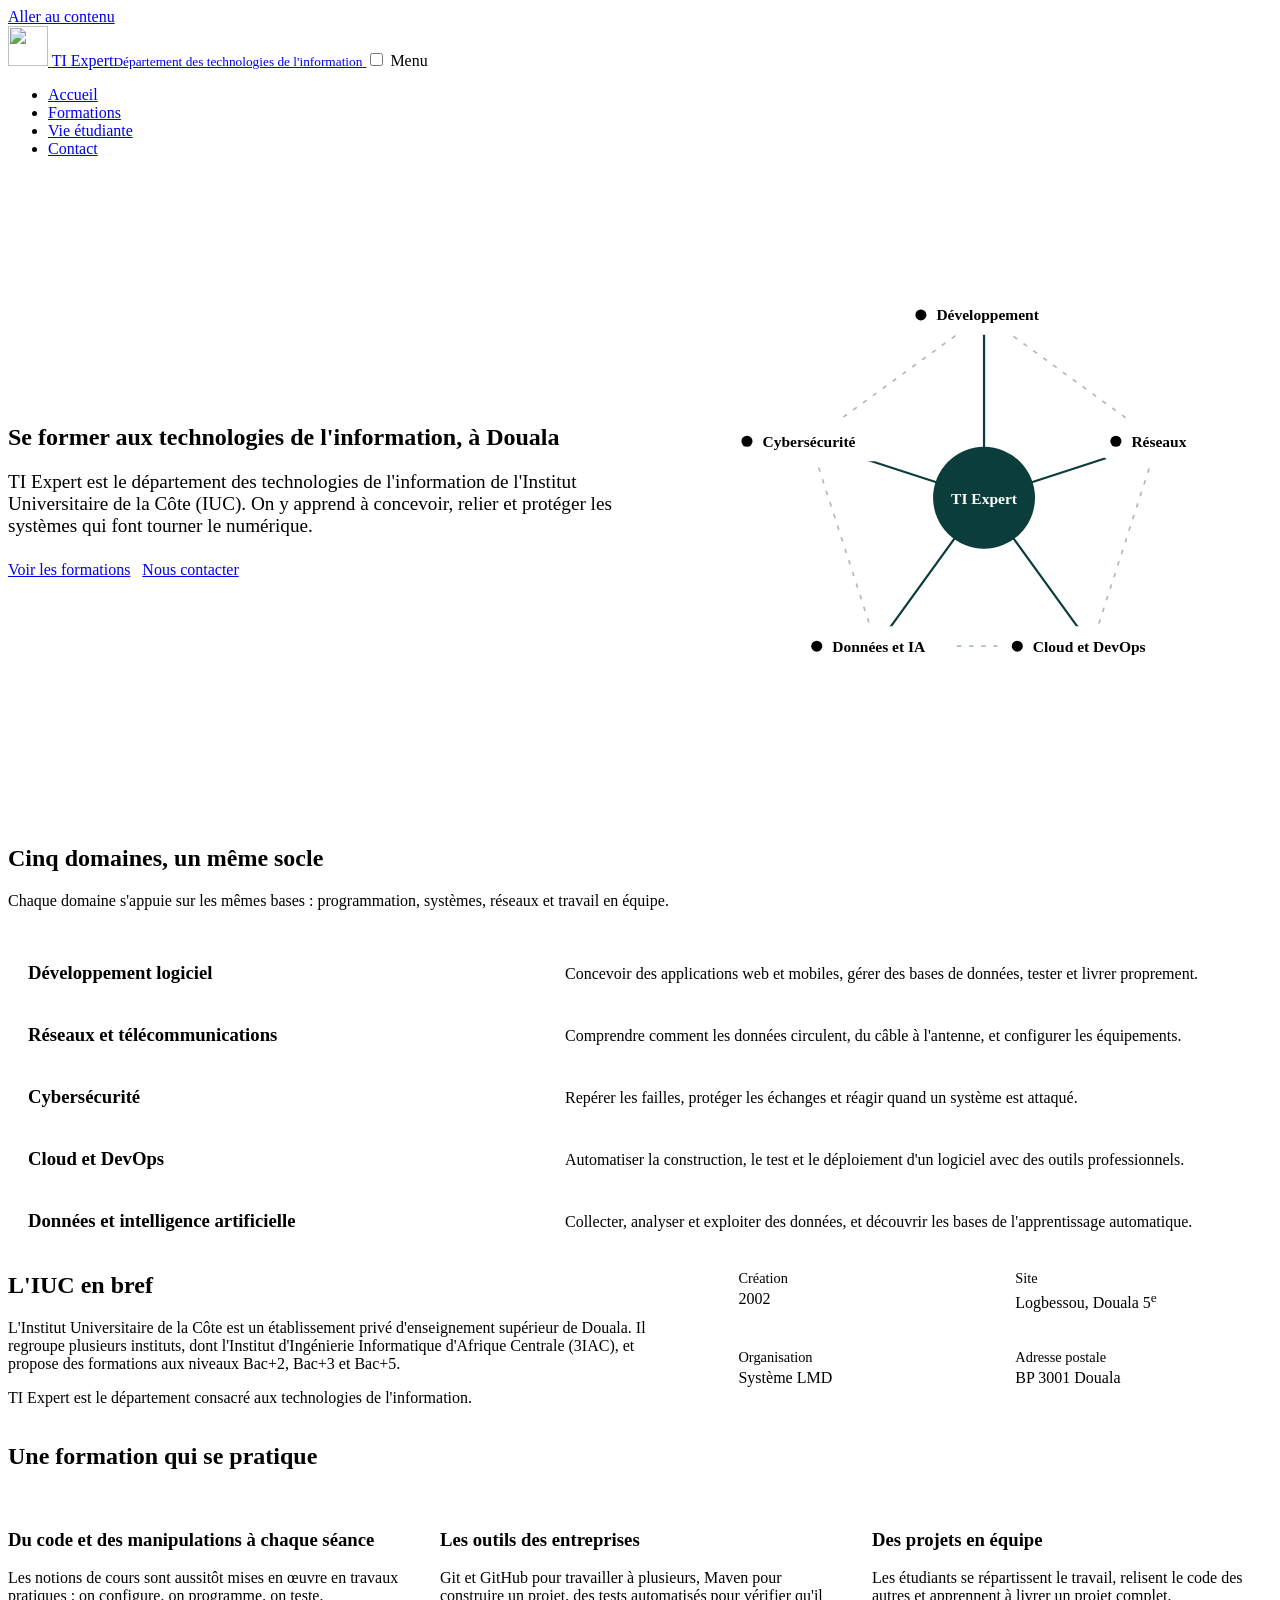
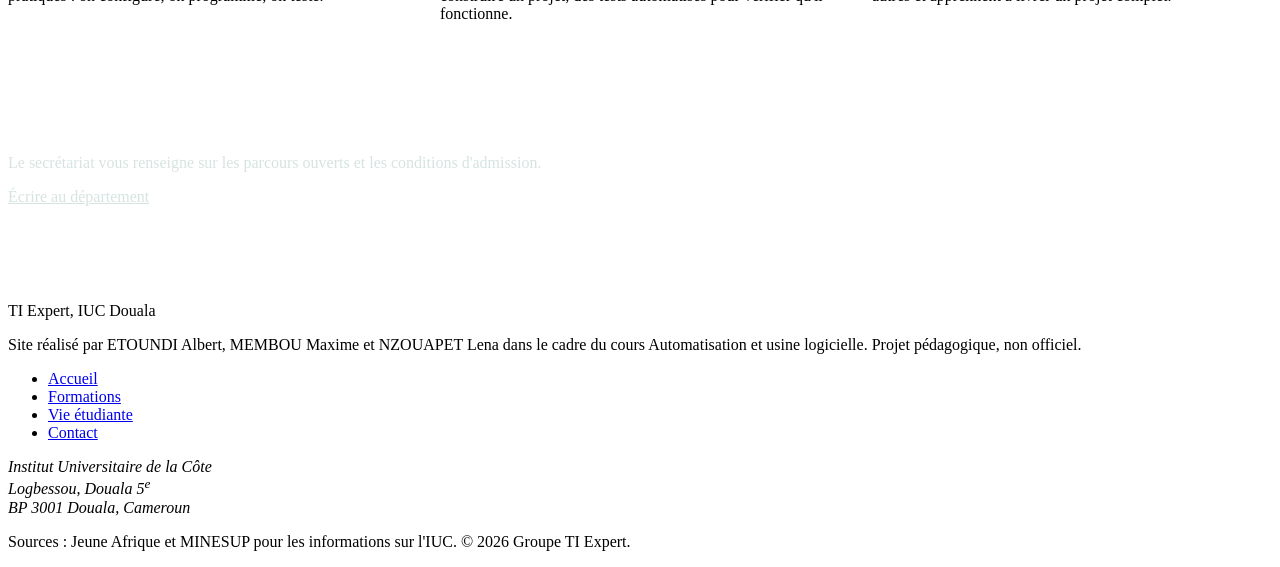
==== index.html @ 158661a2 "feat(accueil): ajoute la démarche pédagogique et l'appel à l'action Trois principes de formation et " ====
<!DOCTYPE html>
<html lang="fr">
<head>
  <meta charset="utf-8">
  <meta name="viewport" content="width=device-width, initial-scale=1">
  <title>TI Expert, département des technologies de l'information de l'IUC</title>
  <meta name="description" content="Présentation du département TI Expert de l'Institut Universitaire de la Côte à Douala : domaines de formation, démarche pédagogique et contact.">
  <link rel="icon" href="img/logo.svg" type="image/svg+xml">
  <link rel="preconnect" href="https://fonts.googleapis.com">
  <link rel="preconnect" href="https://fonts.gstatic.com" crossorigin>
  <link rel="stylesheet" href="https://fonts.googleapis.com/css2?family=Bricolage+Grotesque:opsz,wght@12..96,600;12..96,800&display=swap">
  <link rel="stylesheet" href="css/base.css">
  <link rel="stylesheet" href="css/accueil.css">
</head>
<body>
<a class="skip-link" href="#contenu">Aller au contenu</a>
<header class="site-header">
  <div class="container site-header__bar">
    <a class="brand" href="index.html">
      <img src="img/logo.svg" width="40" height="40" alt="">
      <span>TI Expert<small>Département des technologies de l'information</small></span>
    </a>
    <input class="menu-toggle" type="checkbox" id="menu-toggle" aria-label="Ouvrir le menu">
    <label class="menu-button" for="menu-toggle">Menu</label>
    <nav class="nav" aria-label="Navigation principale">
      <ul><li><a href="index.html">Accueil</a></li><li><a href="formations.html">Formations</a></li><li><a href="vie-etudiante.html">Vie étudiante</a></li><li><a href="contact.html">Contact</a></li></ul>
    </nav>
  </div>
</header>
<main id="contenu">
  <section class="hero">
    <div class="container hero__grid">
      <div class="hero__text">
        <h1>Se former aux technologies de l'information, à Douala</h1>
        <p class="hero__lead">TI Expert est le département des technologies de l'information de l'Institut Universitaire de la Côte (IUC). On y apprend à concevoir, relier et protéger les systèmes qui font tourner le numérique.</p>
        <p class="hero__actions">
          <a class="btn btn--primary" href="formations.html">Voir les formations</a>
          <a class="btn btn--ghost" href="contact.html">Nous contacter</a>
        </p>
      </div>
      <figure class="hero__map">
      <svg class="reseau" viewBox="0 0 520 440" role="group" aria-labelledby="reseau-titre reseau-desc">
        <title id="reseau-titre">Les cinq domaines du département</title>
        <desc id="reseau-desc">Schéma en étoile : TI Expert au centre, relié aux domaines développement, réseaux, cybersécurité, cloud et données.</desc>
        <g class="reseau__liens" fill="none" stroke="#0B3D3A" stroke-width="2" stroke-linecap="round">
          <line pathLength="1" x1="260" y1="220" x2="260" y2="55"/>
          <line pathLength="1" x1="260" y1="220" x2="417" y2="169"/>
          <line pathLength="1" x1="260" y1="220" x2="357" y2="354"/>
          <line pathLength="1" x1="260" y1="220" x2="163" y2="354"/>
          <line pathLength="1" x1="260" y1="220" x2="103" y2="169"/>
        </g>
        <g fill="none" stroke="#0B3D3A" stroke-opacity=".35" stroke-width="1.5" stroke-dasharray="4 7">
          <path d="M260 55 L417 169 L357 354 L163 354 L103 169 Z"/>
        </g>
        <g class="reseau__centre">
          <circle cx="260" cy="220" r="46" fill="#0B3D3A"/>
          <text x="260" y="226" text-anchor="middle" fill="#fff" font-size="17" font-weight="800">TI Expert</text>
        </g>
        <a href="formations.html#developpement" class="reseau__noeud">
          <rect x="185" y="37" width="150" height="36" rx="18"/><circle cx="203" cy="55" r="5"/>
          <text x="217" y="60">Développement</text>
        </a>
        <a href="formations.html#reseaux" class="reseau__noeud">
          <rect x="361" y="151" width="112" height="36" rx="18"/><circle cx="379" cy="169" r="5"/>
          <text x="393" y="174">Réseaux</text>
        </a>
        <a href="formations.html#cloud-devops" class="reseau__noeud">
          <rect x="272" y="336" width="170" height="36" rx="18"/><circle cx="290" cy="354" r="5"/>
          <text x="304" y="359">Cloud et DevOps</text>
        </a>
        <a href="formations.html#donnees-ia" class="reseau__noeud">
          <rect x="91" y="336" width="144" height="36" rx="18"/><circle cx="109" cy="354" r="5"/>
          <text x="123" y="359">Données et IA</text>
        </a>
        <a href="formations.html#cybersecurite" class="reseau__noeud">
          <rect x="28" y="151" width="150" height="36" rx="18"/><circle cx="46" cy="169" r="5"/>
          <text x="60" y="174">Cybersécurité</text>
        </a>
      </svg>
      </figure>
    </div>
  </section>
  <section class="section section--alt" id="domaines">
    <div class="container">
      <h2>Cinq domaines, un même socle</h2>
      <p class="section__intro">Chaque domaine s'appuie sur les mêmes bases : programmation, systèmes, réseaux et travail en équipe.</p>
      <ul class="domaines">
        <li class="domaine">
          <h3><a href="formations.html#developpement">Développement logiciel</a></h3>
          <p>Concevoir des applications web et mobiles, gérer des bases de données, tester et livrer proprement.</p>
        </li>
        <li class="domaine">
          <h3><a href="formations.html#reseaux">Réseaux et télécommunications</a></h3>
          <p>Comprendre comment les données circulent, du câble à l'antenne, et configurer les équipements.</p>
        </li>
        <li class="domaine">
          <h3><a href="formations.html#cybersecurite">Cybersécurité</a></h3>
          <p>Repérer les failles, protéger les échanges et réagir quand un système est attaqué.</p>
        </li>
        <li class="domaine">
          <h3><a href="formations.html#cloud-devops">Cloud et DevOps</a></h3>
          <p>Automatiser la construction, le test et le déploiement d'un logiciel avec des outils professionnels.</p>
        </li>
        <li class="domaine">
          <h3><a href="formations.html#donnees-ia">Données et intelligence artificielle</a></h3>
          <p>Collecter, analyser et exploiter des données, et découvrir les bases de l'apprentissage automatique.</p>
        </li>
      </ul>
    </div>
  </section>
  <section class="section" id="iuc">
    <div class="container iuc">
      <div>
        <h2>L'IUC en bref</h2>
        <p>L'Institut Universitaire de la Côte est un établissement privé d'enseignement supérieur de Douala. Il regroupe plusieurs instituts, dont l'Institut d'Ingénierie Informatique d'Afrique Centrale (3IAC), et propose des formations aux niveaux Bac+2, Bac+3 et Bac+5.</p>
        <p>TI Expert est le département consacré aux technologies de l'information.</p>
      </div>
      <dl class="faits">
        <div><dt>Création</dt><dd>2002</dd></div>
        <div><dt>Site</dt><dd>Logbessou, Douala 5<sup>e</sup></dd></div>
        <div><dt>Organisation</dt><dd>Système LMD</dd></div>
        <div><dt>Adresse postale</dt><dd>BP 3001 Douala</dd></div>
      </dl>
    </div>
  </section>
  <section class="section section--alt" id="demarche">
    <div class="container">
      <h2>Une formation qui se pratique</h2>
      <div class="demarche">
        <article>
          <h3>Du code et des manipulations à chaque séance</h3>
          <p>Les notions de cours sont aussitôt mises en œuvre en travaux pratiques : on configure, on programme, on teste.</p>
        </article>
        <article>
          <h3>Les outils des entreprises</h3>
          <p>Git et GitHub pour travailler à plusieurs, Maven pour construire un projet, des tests automatisés pour vérifier qu'il fonctionne.</p>
        </article>
        <article>
          <h3>Des projets en équipe</h3>
          <p>Les étudiants se répartissent le travail, relisent le code des autres et apprennent à livrer un projet complet.</p>
        </article>
      </div>
    </div>
  </section>
  <section class="cta">
    <div class="container cta__inner">
      <h2>Une question sur les formations ?</h2>
      <p>Le secrétariat vous renseigne sur les parcours ouverts et les conditions d'admission.</p>
      <p><a class="btn btn--primary" href="contact.html">Écrire au département</a></p>
    </div>
  </section>
</main>
<footer class="site-footer">
  <div class="container site-footer__grid">
    <div>
      <p class="site-footer__title">TI Expert, IUC Douala</p>
      <p>Site réalisé par ETOUNDI Albert, MEMBOU Maxime et NZOUAPET Lena dans le cadre du cours Automatisation et usine logicielle. Projet pédagogique, non officiel.</p>
    </div>
    <nav aria-label="Pied de page"><ul><li><a href="index.html">Accueil</a></li><li><a href="formations.html">Formations</a></li><li><a href="vie-etudiante.html">Vie étudiante</a></li><li><a href="contact.html">Contact</a></li></ul></nav>
    <address>Institut Universitaire de la Côte<br>Logbessou, Douala 5<sup>e</sup><br>BP 3001 Douala, Cameroun</address>
  </div>
  <p class="container site-footer__legal">Sources : Jeune Afrique et MINESUP pour les informations sur l'IUC. © 2026 Groupe TI Expert.</p>
</footer>
</body>
</html>
---- css/accueil.css ----
/* accueil.css : styles propres à la page d'accueil */

.hero { padding-block: clamp(2.5rem, 7vw, 5rem); background: var(--papier); }
.hero__grid { display: grid; grid-template-columns: 1.05fr 0.95fr; gap: clamp(1.5rem, 4vw, 3.5rem); align-items: center; }
.hero__lead { font-size: 1.2rem; color: var(--discret); }
.hero__actions { display: flex; flex-wrap: wrap; gap: 0.75rem; margin-top: 1.5rem; }
.hero__map { margin: 0; }

@media (max-width: 860px) {
  .hero__grid { grid-template-columns: 1fr; }
  .hero__map { max-width: 440px; }
}

/* Schéma des cinq domaines */
.reseau { width: 100%; height: auto; overflow: visible; }
.reseau text { font-family: var(--police-titre); font-size: 14px; font-weight: 600; fill: var(--ocean); }
.reseau__centre text { fill: #fff; }
.reseau__noeud rect { fill: #fff; stroke: var(--ocean); stroke-width: 2; transition: fill 0.15s; }
.reseau__noeud circle { fill: var(--signal); }
.reseau__noeud:hover rect, .reseau__noeud:focus-visible rect { fill: var(--signal); }
.reseau__noeud:focus-visible { outline: none; }
.reseau__noeud:focus-visible rect { stroke-width: 4; }

/* Une seule animation : les liens se tracent au chargement */
.reseau__liens line { stroke-dasharray: 1; stroke-dashoffset: 1; animation: tracer 1.1s ease-out 0.2s forwards; }
@keyframes tracer { to { stroke-dashoffset: 0; } }
@media (prefers-reduced-motion: reduce) {
  .reseau__liens line { stroke-dashoffset: 0; animation: none; }
}

/* Domaines : liste en lignes, un trait de couleur à gauche */
.domaines { list-style: none; margin: 2rem 0 0; padding: 0; display: grid; gap: 0; border-top: 1px solid var(--trait); }
.domaine {
  display: grid; grid-template-columns: minmax(0, 1fr) minmax(0, 1.4fr); gap: 0.5rem 2rem; align-items: baseline;
  padding: 1.25rem 0 1.25rem 1.25rem; border-bottom: 1px solid var(--trait); border-left: 6px solid var(--ocean);
  transition: border-color 0.15s, background 0.15s;
}
.domaine:hover { border-left-color: var(--signal); background: var(--papier); }
.domaine h3 { margin: 0; }
.domaine h3 a { color: var(--ocean); text-decoration: none; }
.domaine h3 a:hover { text-decoration: underline; }
.domaine p { margin: 0; color: var(--discret); }

@media (max-width: 760px) {
  .domaine { grid-template-columns: 1fr; }
}

/* L'IUC en bref */
.iuc { display: grid; grid-template-columns: 1.2fr 1fr; gap: clamp(1.5rem, 4vw, 3rem); align-items: start; }
.faits { margin: 0; display: grid; grid-template-columns: 1fr 1fr; gap: 1px; background: var(--trait); border: 1px solid var(--trait); }
.faits div { background: var(--blanc); padding: 1.1rem 1.2rem; }
.faits dt { font-size: 0.9rem; color: var(--discret); margin-bottom: 0.2rem; }
.faits dd { margin: 0; font: 800 1.25rem/1.25 var(--police-titre); color: var(--ocean); }

@media (max-width: 860px) {
  .iuc { grid-template-columns: 1fr; }
}

/* Démarche pédagogique */
.demarche { display: grid; grid-template-columns: repeat(3, 1fr); gap: 2rem; margin-top: 1.5rem; }
.demarche article { border-top: 3px solid var(--signal); padding-top: 1rem; }
.demarche p { color: var(--discret); margin: 0; }

/* Appel à l'action */
.cta { background: var(--ocean); color: #D6E4E1; padding-block: clamp(2.5rem, 6vw, 4rem); }
.cta h2 { color: #fff; }
.cta .btn--primary { background: var(--signal); border-color: var(--signal); color: var(--encre); }
.cta .btn--primary:hover { background: #fff; border-color: #fff; }

@media (max-width: 860px) {
  .demarche { grid-template-columns: 1fr; gap: 1.5rem; }
}
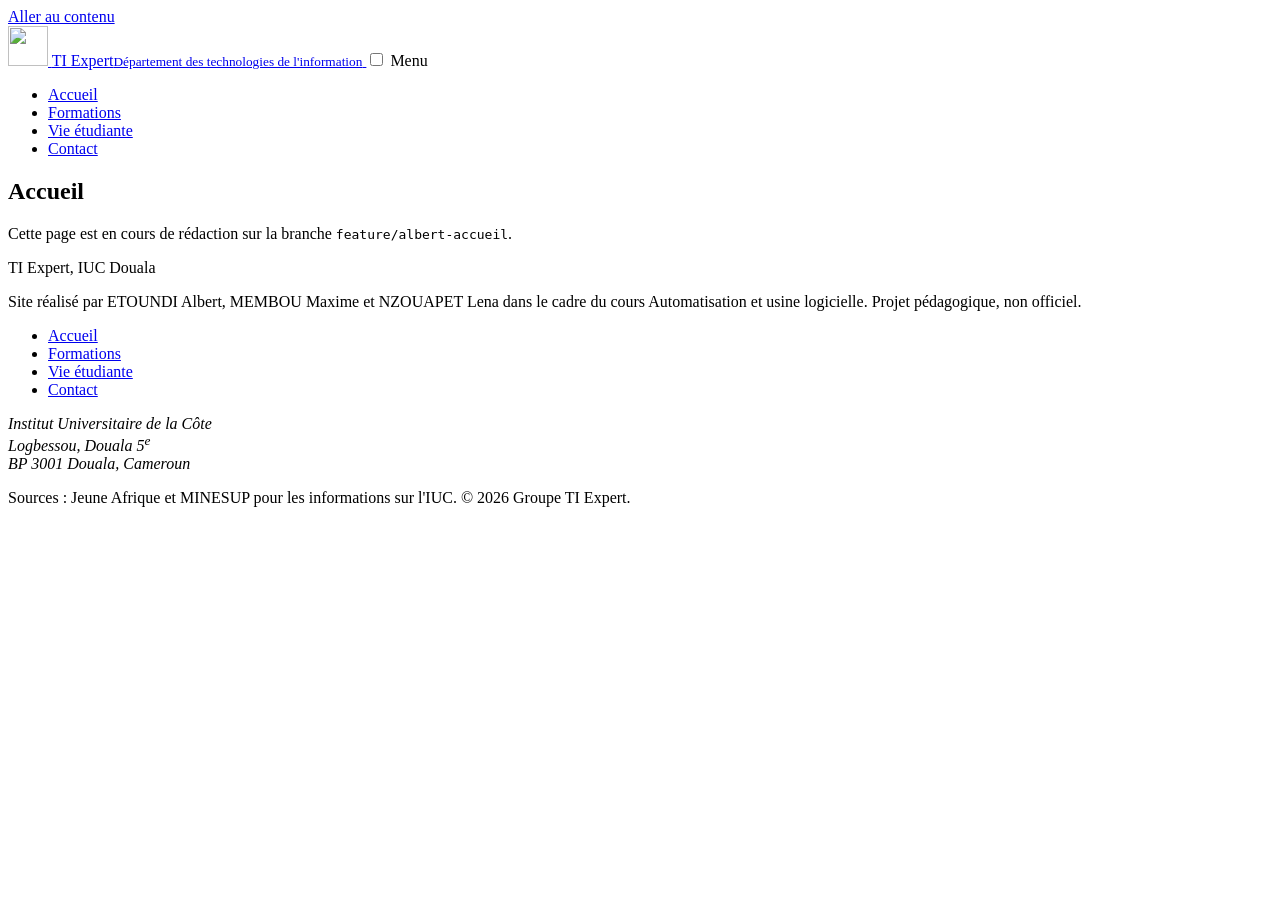
==== commit 1162a761: "feat: ajoute les squelettes des quatre pages et la navigation commune Chaque page contient l'en-tête" ====
--- a/index.html
+++ b/index.html
@@ -28,125 +28,10 @@
   </div>
 </header>
 <main id="contenu">
-  <section class="hero">
-    <div class="container hero__grid">
-      <div class="hero__text">
-        <h1>Se former aux technologies de l'information, à Douala</h1>
-        <p class="hero__lead">TI Expert est le département des technologies de l'information de l'Institut Universitaire de la Côte (IUC). On y apprend à concevoir, relier et protéger les systèmes qui font tourner le numérique.</p>
-        <p class="hero__actions">
-          <a class="btn btn--primary" href="formations.html">Voir les formations</a>
-          <a class="btn btn--ghost" href="contact.html">Nous contacter</a>
-        </p>
-      </div>
-      <figure class="hero__map">
-      <svg class="reseau" viewBox="0 0 520 440" role="group" aria-labelledby="reseau-titre reseau-desc">
-        <title id="reseau-titre">Les cinq domaines du département</title>
-        <desc id="reseau-desc">Schéma en étoile : TI Expert au centre, relié aux domaines développement, réseaux, cybersécurité, cloud et données.</desc>
-        <g class="reseau__liens" fill="none" stroke="#0B3D3A" stroke-width="2" stroke-linecap="round">
-          <line pathLength="1" x1="260" y1="220" x2="260" y2="55"/>
-          <line pathLength="1" x1="260" y1="220" x2="417" y2="169"/>
-          <line pathLength="1" x1="260" y1="220" x2="357" y2="354"/>
-          <line pathLength="1" x1="260" y1="220" x2="163" y2="354"/>
-          <line pathLength="1" x1="260" y1="220" x2="103" y2="169"/>
-        </g>
-        <g fill="none" stroke="#0B3D3A" stroke-opacity=".35" stroke-width="1.5" stroke-dasharray="4 7">
-          <path d="M260 55 L417 169 L357 354 L163 354 L103 169 Z"/>
-        </g>
-        <g class="reseau__centre">
-          <circle cx="260" cy="220" r="46" fill="#0B3D3A"/>
-          <text x="260" y="226" text-anchor="middle" fill="#fff" font-size="17" font-weight="800">TI Expert</text>
-        </g>
-        <a href="formations.html#developpement" class="reseau__noeud">
-          <rect x="185" y="37" width="150" height="36" rx="18"/><circle cx="203" cy="55" r="5"/>
-          <text x="217" y="60">Développement</text>
-        </a>
-        <a href="formations.html#reseaux" class="reseau__noeud">
-          <rect x="361" y="151" width="112" height="36" rx="18"/><circle cx="379" cy="169" r="5"/>
-          <text x="393" y="174">Réseaux</text>
-        </a>
-        <a href="formations.html#cloud-devops" class="reseau__noeud">
-          <rect x="272" y="336" width="170" height="36" rx="18"/><circle cx="290" cy="354" r="5"/>
-          <text x="304" y="359">Cloud et DevOps</text>
-        </a>
-        <a href="formations.html#donnees-ia" class="reseau__noeud">
-          <rect x="91" y="336" width="144" height="36" rx="18"/><circle cx="109" cy="354" r="5"/>
-          <text x="123" y="359">Données et IA</text>
-        </a>
-        <a href="formations.html#cybersecurite" class="reseau__noeud">
-          <rect x="28" y="151" width="150" height="36" rx="18"/><circle cx="46" cy="169" r="5"/>
-          <text x="60" y="174">Cybersécurité</text>
-        </a>
-      </svg>
-      </figure>
-    </div>
-  </section>
-  <section class="section section--alt" id="domaines">
+  <section class="section">
     <div class="container">
-      <h2>Cinq domaines, un même socle</h2>
-      <p class="section__intro">Chaque domaine s'appuie sur les mêmes bases : programmation, systèmes, réseaux et travail en équipe.</p>
-      <ul class="domaines">
-        <li class="domaine">
-          <h3><a href="formations.html#developpement">Développement logiciel</a></h3>
-          <p>Concevoir des applications web et mobiles, gérer des bases de données, tester et livrer proprement.</p>
-        </li>
-        <li class="domaine">
-          <h3><a href="formations.html#reseaux">Réseaux et télécommunications</a></h3>
-          <p>Comprendre comment les données circulent, du câble à l'antenne, et configurer les équipements.</p>
-        </li>
-        <li class="domaine">
-          <h3><a href="formations.html#cybersecurite">Cybersécurité</a></h3>
-          <p>Repérer les failles, protéger les échanges et réagir quand un système est attaqué.</p>
-        </li>
-        <li class="domaine">
-          <h3><a href="formations.html#cloud-devops">Cloud et DevOps</a></h3>
-          <p>Automatiser la construction, le test et le déploiement d'un logiciel avec des outils professionnels.</p>
-        </li>
-        <li class="domaine">
-          <h3><a href="formations.html#donnees-ia">Données et intelligence artificielle</a></h3>
-          <p>Collecter, analyser et exploiter des données, et découvrir les bases de l'apprentissage automatique.</p>
-        </li>
-      </ul>
-    </div>
-  </section>
-  <section class="section" id="iuc">
-    <div class="container iuc">
-      <div>
-        <h2>L'IUC en bref</h2>
-        <p>L'Institut Universitaire de la Côte est un établissement privé d'enseignement supérieur de Douala. Il regroupe plusieurs instituts, dont l'Institut d'Ingénierie Informatique d'Afrique Centrale (3IAC), et propose des formations aux niveaux Bac+2, Bac+3 et Bac+5.</p>
-        <p>TI Expert est le département consacré aux technologies de l'information.</p>
-      </div>
-      <dl class="faits">
-        <div><dt>Création</dt><dd>2002</dd></div>
-        <div><dt>Site</dt><dd>Logbessou, Douala 5<sup>e</sup></dd></div>
-        <div><dt>Organisation</dt><dd>Système LMD</dd></div>
-        <div><dt>Adresse postale</dt><dd>BP 3001 Douala</dd></div>
-      </dl>
-    </div>
-  </section>
-  <section class="section section--alt" id="demarche">
-    <div class="container">
-      <h2>Une formation qui se pratique</h2>
-      <div class="demarche">
-        <article>
-          <h3>Du code et des manipulations à chaque séance</h3>
-          <p>Les notions de cours sont aussitôt mises en œuvre en travaux pratiques : on configure, on programme, on teste.</p>
-        </article>
-        <article>
-          <h3>Les outils des entreprises</h3>
-          <p>Git et GitHub pour travailler à plusieurs, Maven pour construire un projet, des tests automatisés pour vérifier qu'il fonctionne.</p>
-        </article>
-        <article>
-          <h3>Des projets en équipe</h3>
-          <p>Les étudiants se répartissent le travail, relisent le code des autres et apprennent à livrer un projet complet.</p>
-        </article>
-      </div>
-    </div>
-  </section>
-  <section class="cta">
-    <div class="container cta__inner">
-      <h2>Une question sur les formations ?</h2>
-      <p>Le secrétariat vous renseigne sur les parcours ouverts et les conditions d'admission.</p>
-      <p><a class="btn btn--primary" href="contact.html">Écrire au département</a></p>
+      <h1>Accueil</h1>
+      <p>Cette page est en cours de rédaction sur la branche <code>feature/albert-accueil</code>.</p>
     </div>
   </section>
 </main>
--- a/css/accueil.css
+++ b/css/accueil.css
@@ -1,72 +1 @@
-/* accueil.css : styles propres à la page d'accueil */
-
-.hero { padding-block: clamp(2.5rem, 7vw, 5rem); background: var(--papier); }
-.hero__grid { display: grid; grid-template-columns: 1.05fr 0.95fr; gap: clamp(1.5rem, 4vw, 3.5rem); align-items: center; }
-.hero__lead { font-size: 1.2rem; color: var(--discret); }
-.hero__actions { display: flex; flex-wrap: wrap; gap: 0.75rem; margin-top: 1.5rem; }
-.hero__map { margin: 0; }
-
-@media (max-width: 860px) {
-  .hero__grid { grid-template-columns: 1fr; }
-  .hero__map { max-width: 440px; }
-}
-
-/* Schéma des cinq domaines */
-.reseau { width: 100%; height: auto; overflow: visible; }
-.reseau text { font-family: var(--police-titre); font-size: 14px; font-weight: 600; fill: var(--ocean); }
-.reseau__centre text { fill: #fff; }
-.reseau__noeud rect { fill: #fff; stroke: var(--ocean); stroke-width: 2; transition: fill 0.15s; }
-.reseau__noeud circle { fill: var(--signal); }
-.reseau__noeud:hover rect, .reseau__noeud:focus-visible rect { fill: var(--signal); }
-.reseau__noeud:focus-visible { outline: none; }
-.reseau__noeud:focus-visible rect { stroke-width: 4; }
-
-/* Une seule animation : les liens se tracent au chargement */
-.reseau__liens line { stroke-dasharray: 1; stroke-dashoffset: 1; animation: tracer 1.1s ease-out 0.2s forwards; }
-@keyframes tracer { to { stroke-dashoffset: 0; } }
-@media (prefers-reduced-motion: reduce) {
-  .reseau__liens line { stroke-dashoffset: 0; animation: none; }
-}
-
-/* Domaines : liste en lignes, un trait de couleur à gauche */
-.domaines { list-style: none; margin: 2rem 0 0; padding: 0; display: grid; gap: 0; border-top: 1px solid var(--trait); }
-.domaine {
-  display: grid; grid-template-columns: minmax(0, 1fr) minmax(0, 1.4fr); gap: 0.5rem 2rem; align-items: baseline;
-  padding: 1.25rem 0 1.25rem 1.25rem; border-bottom: 1px solid var(--trait); border-left: 6px solid var(--ocean);
-  transition: border-color 0.15s, background 0.15s;
-}
-.domaine:hover { border-left-color: var(--signal); background: var(--papier); }
-.domaine h3 { margin: 0; }
-.domaine h3 a { color: var(--ocean); text-decoration: none; }
-.domaine h3 a:hover { text-decoration: underline; }
-.domaine p { margin: 0; color: var(--discret); }
-
-@media (max-width: 760px) {
-  .domaine { grid-template-columns: 1fr; }
-}
-
-/* L'IUC en bref */
-.iuc { display: grid; grid-template-columns: 1.2fr 1fr; gap: clamp(1.5rem, 4vw, 3rem); align-items: start; }
-.faits { margin: 0; display: grid; grid-template-columns: 1fr 1fr; gap: 1px; background: var(--trait); border: 1px solid var(--trait); }
-.faits div { background: var(--blanc); padding: 1.1rem 1.2rem; }
-.faits dt { font-size: 0.9rem; color: var(--discret); margin-bottom: 0.2rem; }
-.faits dd { margin: 0; font: 800 1.25rem/1.25 var(--police-titre); color: var(--ocean); }
-
-@media (max-width: 860px) {
-  .iuc { grid-template-columns: 1fr; }
-}
-
-/* Démarche pédagogique */
-.demarche { display: grid; grid-template-columns: repeat(3, 1fr); gap: 2rem; margin-top: 1.5rem; }
-.demarche article { border-top: 3px solid var(--signal); padding-top: 1rem; }
-.demarche p { color: var(--discret); margin: 0; }
-
-/* Appel à l'action */
-.cta { background: var(--ocean); color: #D6E4E1; padding-block: clamp(2.5rem, 6vw, 4rem); }
-.cta h2 { color: #fff; }
-.cta .btn--primary { background: var(--signal); border-color: var(--signal); color: var(--encre); }
-.cta .btn--primary:hover { background: #fff; border-color: #fff; }
-
-@media (max-width: 860px) {
-  .demarche { grid-template-columns: 1fr; gap: 1.5rem; }
-}
+/* accueil.css : styles propres à la page accueil (voir la branche du membre). */
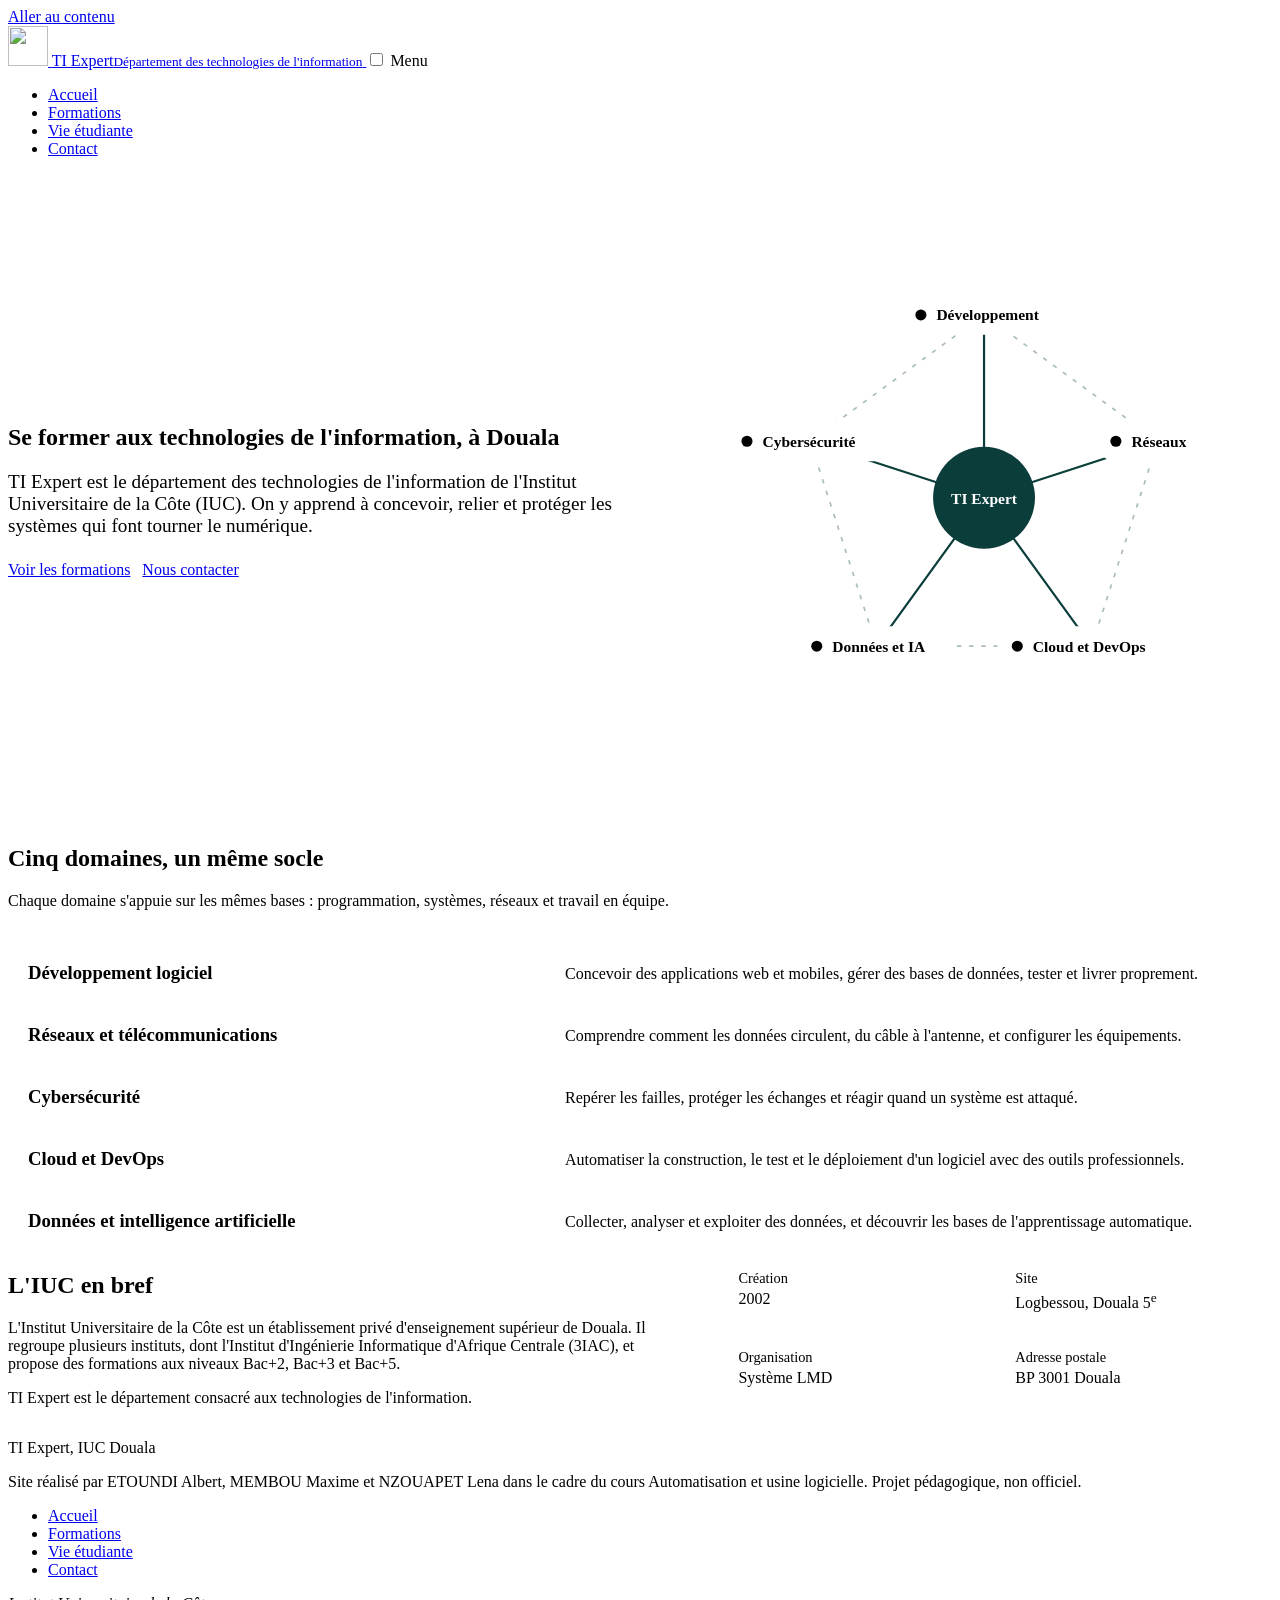
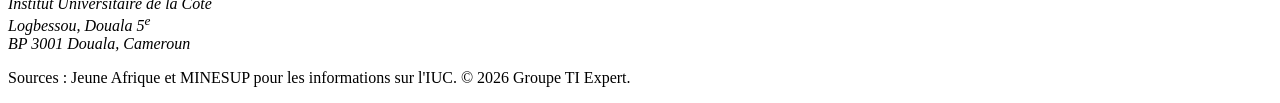
==== commit 52927c50: "feat(accueil): ajoute la présentation de l'IUC Création en 2002, site de Logbessou, système LMD et a" ====
--- a/index.html
+++ b/index.html
@@ -28,10 +28,99 @@
   </div>
 </header>
 <main id="contenu">
-  <section class="section">
+  <section class="hero">
+    <div class="container hero__grid">
+      <div class="hero__text">
+        <h1>Se former aux technologies de l'information, à Douala</h1>
+        <p class="hero__lead">TI Expert est le département des technologies de l'information de l'Institut Universitaire de la Côte (IUC). On y apprend à concevoir, relier et protéger les systèmes qui font tourner le numérique.</p>
+        <p class="hero__actions">
+          <a class="btn btn--primary" href="formations.html">Voir les formations</a>
+          <a class="btn btn--ghost" href="contact.html">Nous contacter</a>
+        </p>
+      </div>
+      <figure class="hero__map">
+      <svg class="reseau" viewBox="0 0 520 440" role="group" aria-labelledby="reseau-titre reseau-desc">
+        <title id="reseau-titre">Les cinq domaines du département</title>
+        <desc id="reseau-desc">Schéma en étoile : TI Expert au centre, relié aux domaines développement, réseaux, cybersécurité, cloud et données.</desc>
+        <g class="reseau__liens" fill="none" stroke="#0B3D3A" stroke-width="2" stroke-linecap="round">
+          <line pathLength="1" x1="260" y1="220" x2="260" y2="55"/>
+          <line pathLength="1" x1="260" y1="220" x2="417" y2="169"/>
+          <line pathLength="1" x1="260" y1="220" x2="357" y2="354"/>
+          <line pathLength="1" x1="260" y1="220" x2="163" y2="354"/>
+          <line pathLength="1" x1="260" y1="220" x2="103" y2="169"/>
+        </g>
+        <g fill="none" stroke="#0B3D3A" stroke-opacity=".35" stroke-width="1.5" stroke-dasharray="4 7">
+          <path d="M260 55 L417 169 L357 354 L163 354 L103 169 Z"/>
+        </g>
+        <g class="reseau__centre">
+          <circle cx="260" cy="220" r="46" fill="#0B3D3A"/>
+          <text x="260" y="226" text-anchor="middle" fill="#fff" font-size="17" font-weight="800">TI Expert</text>
+        </g>
+        <a href="formations.html#developpement" class="reseau__noeud">
+          <rect x="185" y="37" width="150" height="36" rx="18"/><circle cx="203" cy="55" r="5"/>
+          <text x="217" y="60">Développement</text>
+        </a>
+        <a href="formations.html#reseaux" class="reseau__noeud">
+          <rect x="361" y="151" width="112" height="36" rx="18"/><circle cx="379" cy="169" r="5"/>
+          <text x="393" y="174">Réseaux</text>
+        </a>
+        <a href="formations.html#cloud-devops" class="reseau__noeud">
+          <rect x="272" y="336" width="170" height="36" rx="18"/><circle cx="290" cy="354" r="5"/>
+          <text x="304" y="359">Cloud et DevOps</text>
+        </a>
+        <a href="formations.html#donnees-ia" class="reseau__noeud">
+          <rect x="91" y="336" width="144" height="36" rx="18"/><circle cx="109" cy="354" r="5"/>
+          <text x="123" y="359">Données et IA</text>
+        </a>
+        <a href="formations.html#cybersecurite" class="reseau__noeud">
+          <rect x="28" y="151" width="150" height="36" rx="18"/><circle cx="46" cy="169" r="5"/>
+          <text x="60" y="174">Cybersécurité</text>
+        </a>
+      </svg>
+      </figure>
+    </div>
+  </section>
+  <section class="section section--alt" id="domaines">
     <div class="container">
-      <h1>Accueil</h1>
-      <p>Cette page est en cours de rédaction sur la branche <code>feature/albert-accueil</code>.</p>
+      <h2>Cinq domaines, un même socle</h2>
+      <p class="section__intro">Chaque domaine s'appuie sur les mêmes bases : programmation, systèmes, réseaux et travail en équipe.</p>
+      <ul class="domaines">
+        <li class="domaine">
+          <h3><a href="formations.html#developpement">Développement logiciel</a></h3>
+          <p>Concevoir des applications web et mobiles, gérer des bases de données, tester et livrer proprement.</p>
+        </li>
+        <li class="domaine">
+          <h3><a href="formations.html#reseaux">Réseaux et télécommunications</a></h3>
+          <p>Comprendre comment les données circulent, du câble à l'antenne, et configurer les équipements.</p>
+        </li>
+        <li class="domaine">
+          <h3><a href="formations.html#cybersecurite">Cybersécurité</a></h3>
+          <p>Repérer les failles, protéger les échanges et réagir quand un système est attaqué.</p>
+        </li>
+        <li class="domaine">
+          <h3><a href="formations.html#cloud-devops">Cloud et DevOps</a></h3>
+          <p>Automatiser la construction, le test et le déploiement d'un logiciel avec des outils professionnels.</p>
+        </li>
+        <li class="domaine">
+          <h3><a href="formations.html#donnees-ia">Données et intelligence artificielle</a></h3>
+          <p>Collecter, analyser et exploiter des données, et découvrir les bases de l'apprentissage automatique.</p>
+        </li>
+      </ul>
+    </div>
+  </section>
+  <section class="section" id="iuc">
+    <div class="container iuc">
+      <div>
+        <h2>L'IUC en bref</h2>
+        <p>L'Institut Universitaire de la Côte est un établissement privé d'enseignement supérieur de Douala. Il regroupe plusieurs instituts, dont l'Institut d'Ingénierie Informatique d'Afrique Centrale (3IAC), et propose des formations aux niveaux Bac+2, Bac+3 et Bac+5.</p>
+        <p>TI Expert est le département consacré aux technologies de l'information.</p>
+      </div>
+      <dl class="faits">
+        <div><dt>Création</dt><dd>2002</dd></div>
+        <div><dt>Site</dt><dd>Logbessou, Douala 5<sup>e</sup></dd></div>
+        <div><dt>Organisation</dt><dd>Système LMD</dd></div>
+        <div><dt>Adresse postale</dt><dd>BP 3001 Douala</dd></div>
+      </dl>
     </div>
   </section>
 </main>
--- a/css/accueil.css
+++ b/css/accueil.css
@@ -1 +1,57 @@
-/* accueil.css : styles propres à la page accueil (voir la branche du membre). */
+/* accueil.css : styles propres à la page d'accueil */
+
+.hero { padding-block: clamp(2.5rem, 7vw, 5rem); background: var(--papier); }
+.hero__grid { display: grid; grid-template-columns: 1.05fr 0.95fr; gap: clamp(1.5rem, 4vw, 3.5rem); align-items: center; }
+.hero__lead { font-size: 1.2rem; color: var(--discret); }
+.hero__actions { display: flex; flex-wrap: wrap; gap: 0.75rem; margin-top: 1.5rem; }
+.hero__map { margin: 0; }
+
+@media (max-width: 860px) {
+  .hero__grid { grid-template-columns: 1fr; }
+  .hero__map { max-width: 440px; }
+}
+
+/* Schéma des cinq domaines */
+.reseau { width: 100%; height: auto; overflow: visible; }
+.reseau text { font-family: var(--police-titre); font-size: 14px; font-weight: 600; fill: var(--ocean); }
+.reseau__centre text { fill: #fff; }
+.reseau__noeud rect { fill: #fff; stroke: var(--ocean); stroke-width: 2; transition: fill 0.15s; }
+.reseau__noeud circle { fill: var(--signal); }
+.reseau__noeud:hover rect, .reseau__noeud:focus-visible rect { fill: var(--signal); }
+.reseau__noeud:focus-visible { outline: none; }
+.reseau__noeud:focus-visible rect { stroke-width: 4; }
+
+/* Une seule animation : les liens se tracent au chargement */
+.reseau__liens line { stroke-dasharray: 1; stroke-dashoffset: 1; animation: tracer 1.1s ease-out 0.2s forwards; }
+@keyframes tracer { to { stroke-dashoffset: 0; } }
+@media (prefers-reduced-motion: reduce) {
+  .reseau__liens line { stroke-dashoffset: 0; animation: none; }
+}
+
+/* Domaines : liste en lignes, un trait de couleur à gauche */
+.domaines { list-style: none; margin: 2rem 0 0; padding: 0; display: grid; gap: 0; border-top: 1px solid var(--trait); }
+.domaine {
+  display: grid; grid-template-columns: minmax(0, 1fr) minmax(0, 1.4fr); gap: 0.5rem 2rem; align-items: baseline;
+  padding: 1.25rem 0 1.25rem 1.25rem; border-bottom: 1px solid var(--trait); border-left: 6px solid var(--ocean);
+  transition: border-color 0.15s, background 0.15s;
+}
+.domaine:hover { border-left-color: var(--signal); background: var(--papier); }
+.domaine h3 { margin: 0; }
+.domaine h3 a { color: var(--ocean); text-decoration: none; }
+.domaine h3 a:hover { text-decoration: underline; }
+.domaine p { margin: 0; color: var(--discret); }
+
+@media (max-width: 760px) {
+  .domaine { grid-template-columns: 1fr; }
+}
+
+/* L'IUC en bref */
+.iuc { display: grid; grid-template-columns: 1.2fr 1fr; gap: clamp(1.5rem, 4vw, 3rem); align-items: start; }
+.faits { margin: 0; display: grid; grid-template-columns: 1fr 1fr; gap: 1px; background: var(--trait); border: 1px solid var(--trait); }
+.faits div { background: var(--blanc); padding: 1.1rem 1.2rem; }
+.faits dt { font-size: 0.9rem; color: var(--discret); margin-bottom: 0.2rem; }
+.faits dd { margin: 0; font: 800 1.25rem/1.25 var(--police-titre); color: var(--ocean); }
+
+@media (max-width: 860px) {
+  .iuc { grid-template-columns: 1fr; }
+}
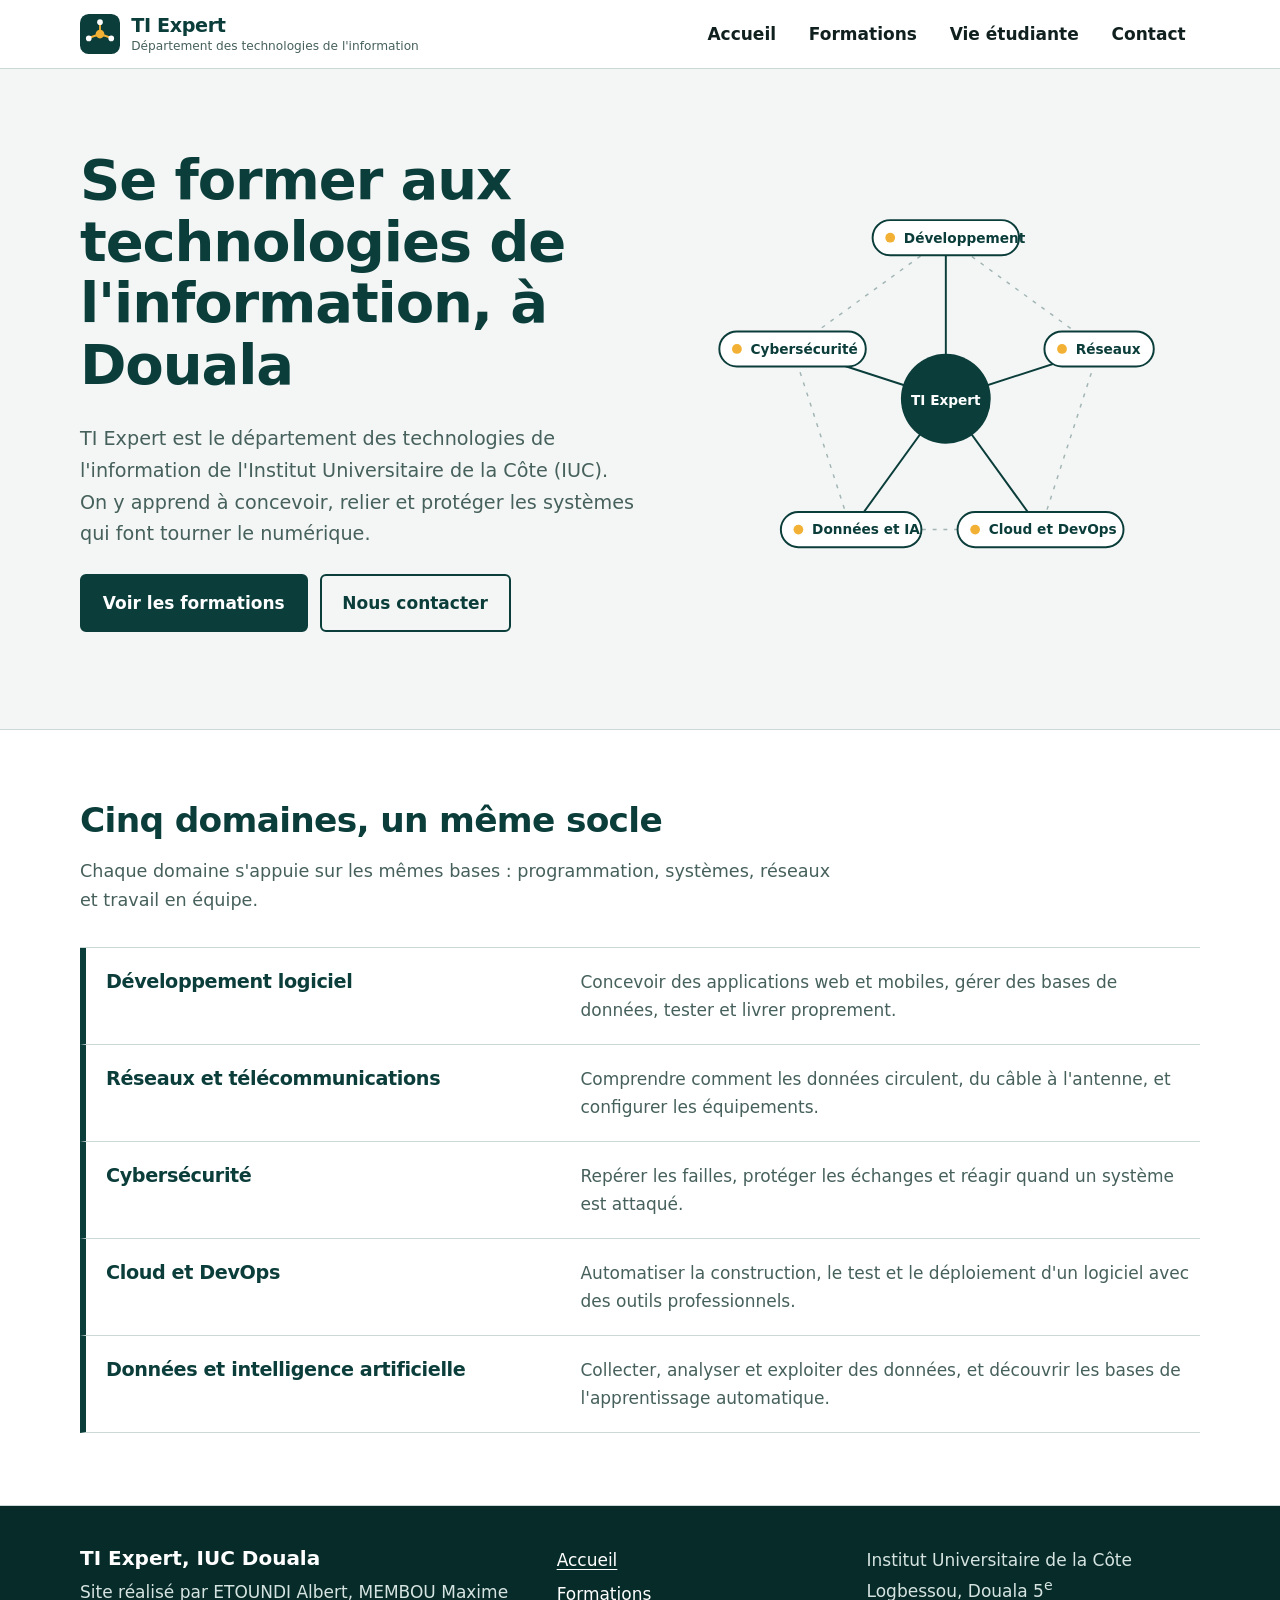
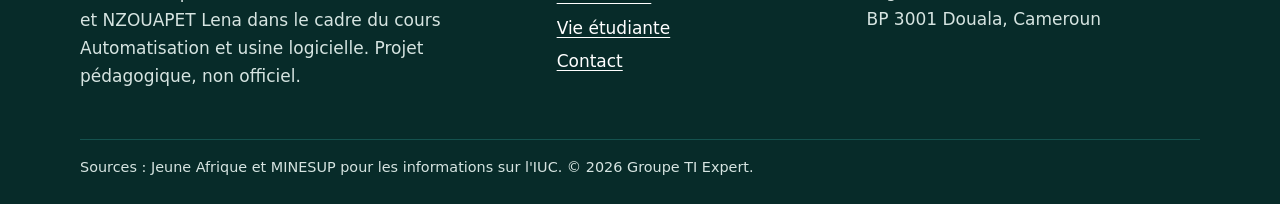
==== commit 32be06ff: "feat(accueil): ajoute la section des cinq domaines Liste de lignes avec un lien vers le détail de ch" ====
--- a/index.html
+++ b/index.html
@@ -108,21 +108,6 @@
       </ul>
     </div>
   </section>
-  <section class="section" id="iuc">
-    <div class="container iuc">
-      <div>
-        <h2>L'IUC en bref</h2>
-        <p>L'Institut Universitaire de la Côte est un établissement privé d'enseignement supérieur de Douala. Il regroupe plusieurs instituts, dont l'Institut d'Ingénierie Informatique d'Afrique Centrale (3IAC), et propose des formations aux niveaux Bac+2, Bac+3 et Bac+5.</p>
-        <p>TI Expert est le département consacré aux technologies de l'information.</p>
-      </div>
-      <dl class="faits">
-        <div><dt>Création</dt><dd>2002</dd></div>
-        <div><dt>Site</dt><dd>Logbessou, Douala 5<sup>e</sup></dd></div>
-        <div><dt>Organisation</dt><dd>Système LMD</dd></div>
-        <div><dt>Adresse postale</dt><dd>BP 3001 Douala</dd></div>
-      </dl>
-    </div>
-  </section>
 </main>
 <footer class="site-footer">
   <div class="container site-footer__grid">
--- a/css/base.css
+++ b/css/base.css
@@ -0,0 +1,126 @@
+/* base.css : variables, remise à zéro, typographie, en-tête, pied de page, boutons.
+   Fichier commun à toutes les pages. Les styles propres à une page sont dans css/<page>.css. */
+
+:root {
+  --ocean: #0B3D3A;
+  --ocean-clair: #14524E;
+  --signal: #F2B134;
+  --encre: #10201E;
+  --papier: #F3F6F5;
+  --blanc: #FFFFFF;
+  --trait: #CBD8D5;
+  --discret: #46605B;
+  --lien: #0F6B78;
+  --police-titre: "Bricolage Grotesque", "Segoe UI Variable Display", "Segoe UI", system-ui, -apple-system, Roboto, Helvetica, Arial, sans-serif;
+  --police-texte: "Segoe UI", system-ui, -apple-system, Roboto, Helvetica, Arial, sans-serif;
+}
+
+*, *::before, *::after { box-sizing: border-box; }
+
+html { scroll-behavior: smooth; -webkit-text-size-adjust: 100%; }
+
+body {
+  margin: 0;
+  font: 400 1.0625rem/1.65 var(--police-texte);
+  color: var(--encre);
+  background: var(--papier);
+}
+
+img, svg { display: block; max-width: 100%; }
+
+h1, h2, h3 {
+  font-family: var(--police-titre);
+  line-height: 1.1;
+  letter-spacing: -0.02em;
+  margin: 0 0 0.5em;
+  color: var(--ocean);
+}
+h1 { font-size: clamp(2.1rem, 5vw, 3.5rem); font-weight: 800; }
+h2 { font-size: clamp(1.5rem, 3vw, 2.15rem); font-weight: 800; }
+h3 { font-size: 1.2rem; font-weight: 600; }
+
+p { margin: 0 0 1em; max-width: 68ch; }
+
+a { color: var(--lien); text-underline-offset: 0.2em; }
+a:hover { color: var(--ocean); }
+
+code { font-family: Consolas, "Courier New", monospace; font-size: 0.92em; background: #E3EBE9; padding: 0.1em 0.35em; border-radius: 4px; }
+
+:focus-visible { outline: 3px solid var(--signal); outline-offset: 3px; border-radius: 2px; }
+
+.container { width: min(1120px, 100% - 2.5rem); margin-inline: auto; }
+
+.sr-only {
+  position: absolute; width: 1px; height: 1px; overflow: hidden;
+  clip: rect(0 0 0 0); white-space: nowrap;
+}
+
+.skip-link {
+  position: absolute; left: 1rem; top: -4rem; z-index: 50;
+  background: var(--ocean); color: #fff; padding: 0.6rem 1rem; border-radius: 6px;
+}
+.skip-link:focus { top: 0.75rem; }
+
+/* ----- En-tête et navigation ----- */
+.site-header { position: sticky; top: 0; z-index: 20; background: var(--blanc); border-bottom: 1px solid var(--trait); }
+.site-header__bar { display: flex; align-items: center; justify-content: space-between; gap: 1rem; min-height: 68px; }
+
+.brand {
+  display: flex; align-items: center; gap: 0.7rem; text-decoration: none; color: var(--ocean);
+  font-family: var(--police-titre); font-weight: 800; font-size: 1.2rem; letter-spacing: -0.02em; line-height: 1.1;
+}
+.brand small { display: block; margin-top: 0.2rem; font: 500 0.76rem/1.2 var(--police-texte); letter-spacing: 0; color: var(--discret); }
+
+.nav ul { display: flex; gap: 0.25rem; margin: 0; padding: 0; list-style: none; }
+.nav a { display: block; padding: 0.55rem 0.9rem; border-radius: 6px; color: var(--encre); text-decoration: none; font-weight: 600; }
+.nav a:hover { background: var(--papier); }
+
+.menu-toggle { position: absolute; opacity: 0; pointer-events: none; }
+.menu-button {
+  display: none; padding: 0.5rem 0.9rem; border: 2px solid var(--ocean); border-radius: 6px;
+  color: var(--ocean); font-weight: 700; cursor: pointer;
+}
+.menu-toggle:focus-visible + .menu-button { outline: 3px solid var(--signal); outline-offset: 3px; }
+
+@media (max-width: 760px) {
+  .brand small { display: none; }
+  .menu-button { display: inline-block; }
+  .nav {
+    display: none; position: absolute; top: 100%; left: 0; right: 0;
+    background: var(--blanc); border-bottom: 1px solid var(--trait); padding: 0.5rem 1.25rem 1rem;
+  }
+  .nav ul { flex-direction: column; }
+  .menu-toggle:checked ~ .nav { display: block; }
+}
+
+/* ----- Sections, entête de page ----- */
+.section { padding-block: clamp(2.5rem, 6vw, 4.5rem); }
+.section--alt { background: var(--blanc); border-block: 1px solid var(--trait); }
+.section__intro { color: var(--discret); font-size: 1.1rem; }
+
+.page-head { padding-block: clamp(2.5rem, 6vw, 4rem) clamp(1.5rem, 4vw, 2.5rem); background: var(--blanc); border-bottom: 1px solid var(--trait); }
+.page-head p { font-size: 1.15rem; color: var(--discret); margin-bottom: 0; }
+
+/* ----- Boutons ----- */
+.btn {
+  display: inline-block; padding: 0.8rem 1.3rem; border: 2px solid var(--ocean); border-radius: 6px;
+  font-weight: 700; text-decoration: none; transition: background 0.15s, color 0.15s, border-color 0.15s;
+}
+.btn--primary { background: var(--ocean); color: #fff; }
+.btn--primary:hover { background: var(--signal); border-color: var(--signal); color: var(--encre); }
+.btn--ghost { background: transparent; color: var(--ocean); }
+.btn--ghost:hover { background: var(--ocean); color: #fff; }
+
+/* ----- Pied de page ----- */
+.site-footer { background: #072B29; color: #D6E4E1; padding-block: 2.5rem 1.5rem; }
+.site-footer a { color: #fff; }
+.site-footer__grid { display: grid; grid-template-columns: 1.6fr 1fr 1.2fr; gap: 2rem; }
+.site-footer__title { font: 800 1.25rem/1.2 var(--police-titre); color: #fff; margin-bottom: 0.5rem; }
+.site-footer ul { list-style: none; margin: 0; padding: 0; }
+.site-footer li { margin-bottom: 0.35rem; }
+.site-footer address { font-style: normal; }
+.site-footer__legal { margin: 2rem auto 0; padding-top: 1rem; border-top: 1px solid var(--ocean-clair); font-size: 0.9rem; max-width: none; }
+
+@media (max-width: 760px) {
+  .site-footer__grid { grid-template-columns: 1fr; gap: 1.25rem; }
+}
--- a/css/accueil.css
+++ b/css/accueil.css
@@ -44,14 +44,3 @@
 @media (max-width: 760px) {
   .domaine { grid-template-columns: 1fr; }
 }
-
-/* L'IUC en bref */
-.iuc { display: grid; grid-template-columns: 1.2fr 1fr; gap: clamp(1.5rem, 4vw, 3rem); align-items: start; }
-.faits { margin: 0; display: grid; grid-template-columns: 1fr 1fr; gap: 1px; background: var(--trait); border: 1px solid var(--trait); }
-.faits div { background: var(--blanc); padding: 1.1rem 1.2rem; }
-.faits dt { font-size: 0.9rem; color: var(--discret); margin-bottom: 0.2rem; }
-.faits dd { margin: 0; font: 800 1.25rem/1.25 var(--police-titre); color: var(--ocean); }
-
-@media (max-width: 860px) {
-  .iuc { grid-template-columns: 1fr; }
-}
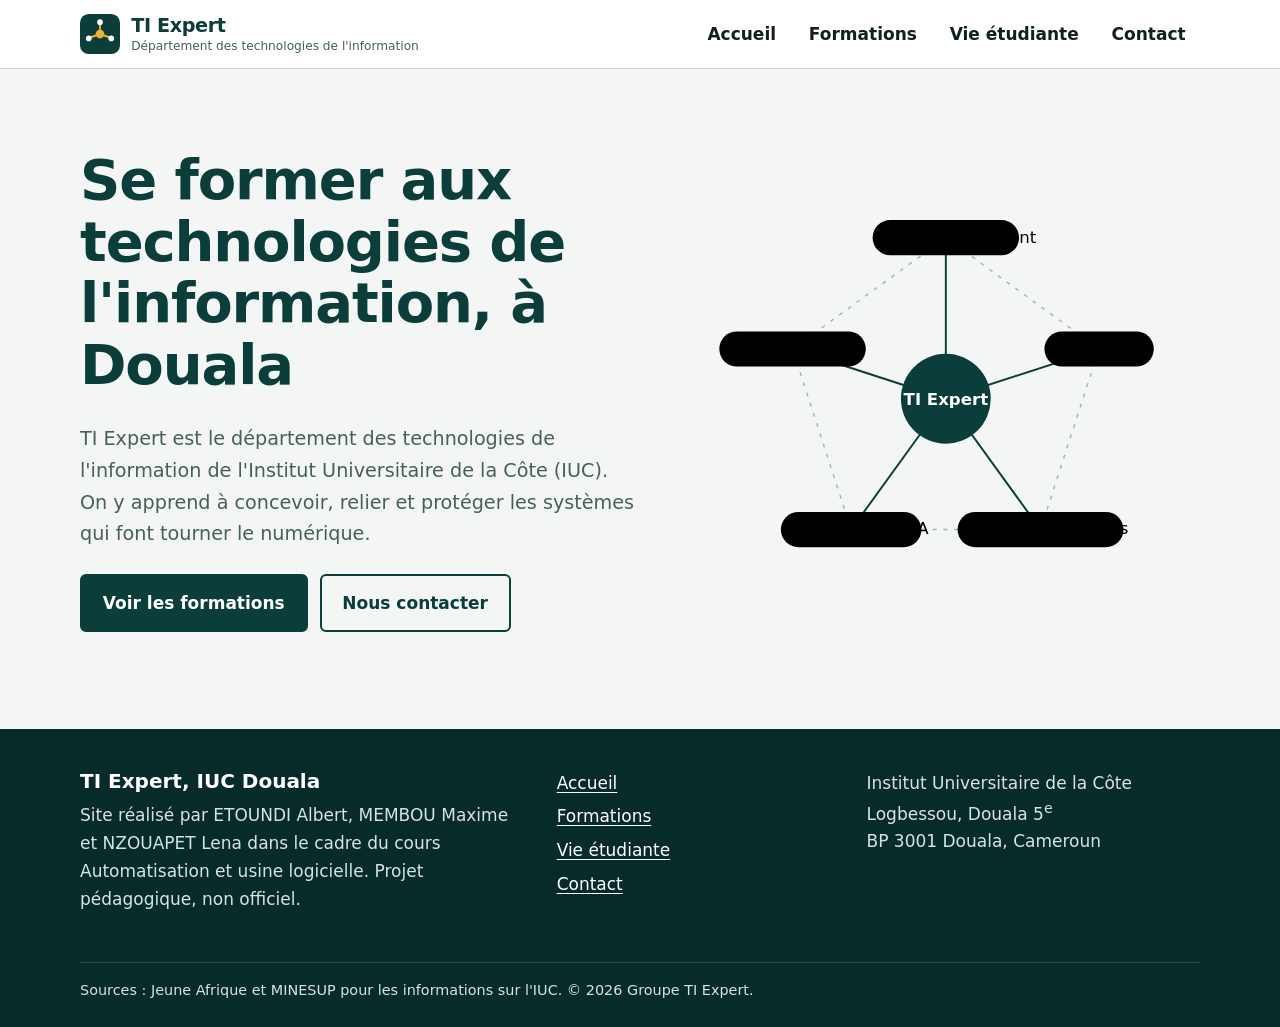
==== commit 411a39da: "feat(accueil): ajoute le héros avec le schéma des cinq domaines Titre, texte d'introduction, deux bo" ====
--- a/index.html
+++ b/index.html
@@ -80,34 +80,6 @@
       </figure>
     </div>
   </section>
-  <section class="section section--alt" id="domaines">
-    <div class="container">
-      <h2>Cinq domaines, un même socle</h2>
-      <p class="section__intro">Chaque domaine s'appuie sur les mêmes bases : programmation, systèmes, réseaux et travail en équipe.</p>
-      <ul class="domaines">
-        <li class="domaine">
-          <h3><a href="formations.html#developpement">Développement logiciel</a></h3>
-          <p>Concevoir des applications web et mobiles, gérer des bases de données, tester et livrer proprement.</p>
-        </li>
-        <li class="domaine">
-          <h3><a href="formations.html#reseaux">Réseaux et télécommunications</a></h3>
-          <p>Comprendre comment les données circulent, du câble à l'antenne, et configurer les équipements.</p>
-        </li>
-        <li class="domaine">
-          <h3><a href="formations.html#cybersecurite">Cybersécurité</a></h3>
-          <p>Repérer les failles, protéger les échanges et réagir quand un système est attaqué.</p>
-        </li>
-        <li class="domaine">
-          <h3><a href="formations.html#cloud-devops">Cloud et DevOps</a></h3>
-          <p>Automatiser la construction, le test et le déploiement d'un logiciel avec des outils professionnels.</p>
-        </li>
-        <li class="domaine">
-          <h3><a href="formations.html#donnees-ia">Données et intelligence artificielle</a></h3>
-          <p>Collecter, analyser et exploiter des données, et découvrir les bases de l'apprentissage automatique.</p>
-        </li>
-      </ul>
-    </div>
-  </section>
 </main>
 <footer class="site-footer">
   <div class="container site-footer__grid">
--- a/css/accueil.css
+++ b/css/accueil.css
@@ -10,37 +10,3 @@
   .hero__grid { grid-template-columns: 1fr; }
   .hero__map { max-width: 440px; }
 }
-
-/* Schéma des cinq domaines */
-.reseau { width: 100%; height: auto; overflow: visible; }
-.reseau text { font-family: var(--police-titre); font-size: 14px; font-weight: 600; fill: var(--ocean); }
-.reseau__centre text { fill: #fff; }
-.reseau__noeud rect { fill: #fff; stroke: var(--ocean); stroke-width: 2; transition: fill 0.15s; }
-.reseau__noeud circle { fill: var(--signal); }
-.reseau__noeud:hover rect, .reseau__noeud:focus-visible rect { fill: var(--signal); }
-.reseau__noeud:focus-visible { outline: none; }
-.reseau__noeud:focus-visible rect { stroke-width: 4; }
-
-/* Une seule animation : les liens se tracent au chargement */
-.reseau__liens line { stroke-dasharray: 1; stroke-dashoffset: 1; animation: tracer 1.1s ease-out 0.2s forwards; }
-@keyframes tracer { to { stroke-dashoffset: 0; } }
-@media (prefers-reduced-motion: reduce) {
-  .reseau__liens line { stroke-dashoffset: 0; animation: none; }
-}
-
-/* Domaines : liste en lignes, un trait de couleur à gauche */
-.domaines { list-style: none; margin: 2rem 0 0; padding: 0; display: grid; gap: 0; border-top: 1px solid var(--trait); }
-.domaine {
-  display: grid; grid-template-columns: minmax(0, 1fr) minmax(0, 1.4fr); gap: 0.5rem 2rem; align-items: baseline;
-  padding: 1.25rem 0 1.25rem 1.25rem; border-bottom: 1px solid var(--trait); border-left: 6px solid var(--ocean);
-  transition: border-color 0.15s, background 0.15s;
-}
-.domaine:hover { border-left-color: var(--signal); background: var(--papier); }
-.domaine h3 { margin: 0; }
-.domaine h3 a { color: var(--ocean); text-decoration: none; }
-.domaine h3 a:hover { text-decoration: underline; }
-.domaine p { margin: 0; color: var(--discret); }
-
-@media (max-width: 760px) {
-  .domaine { grid-template-columns: 1fr; }
-}
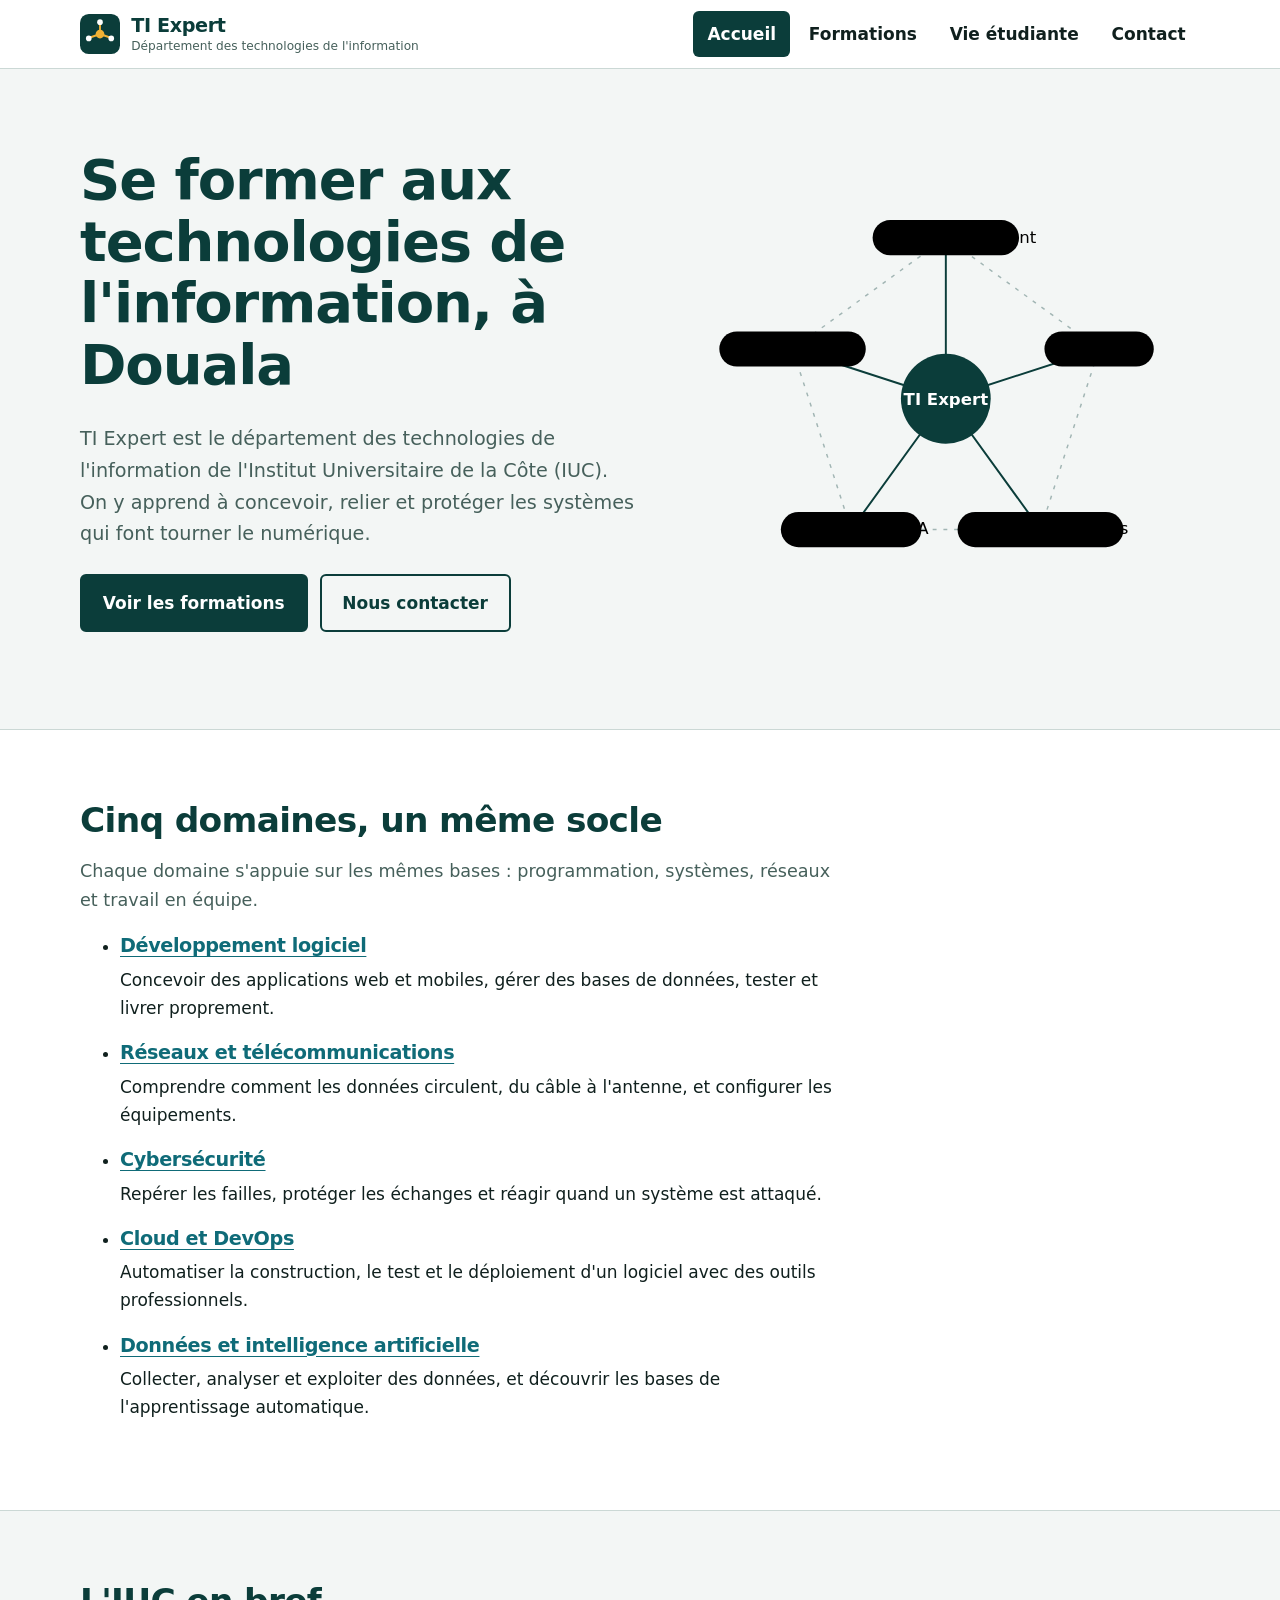
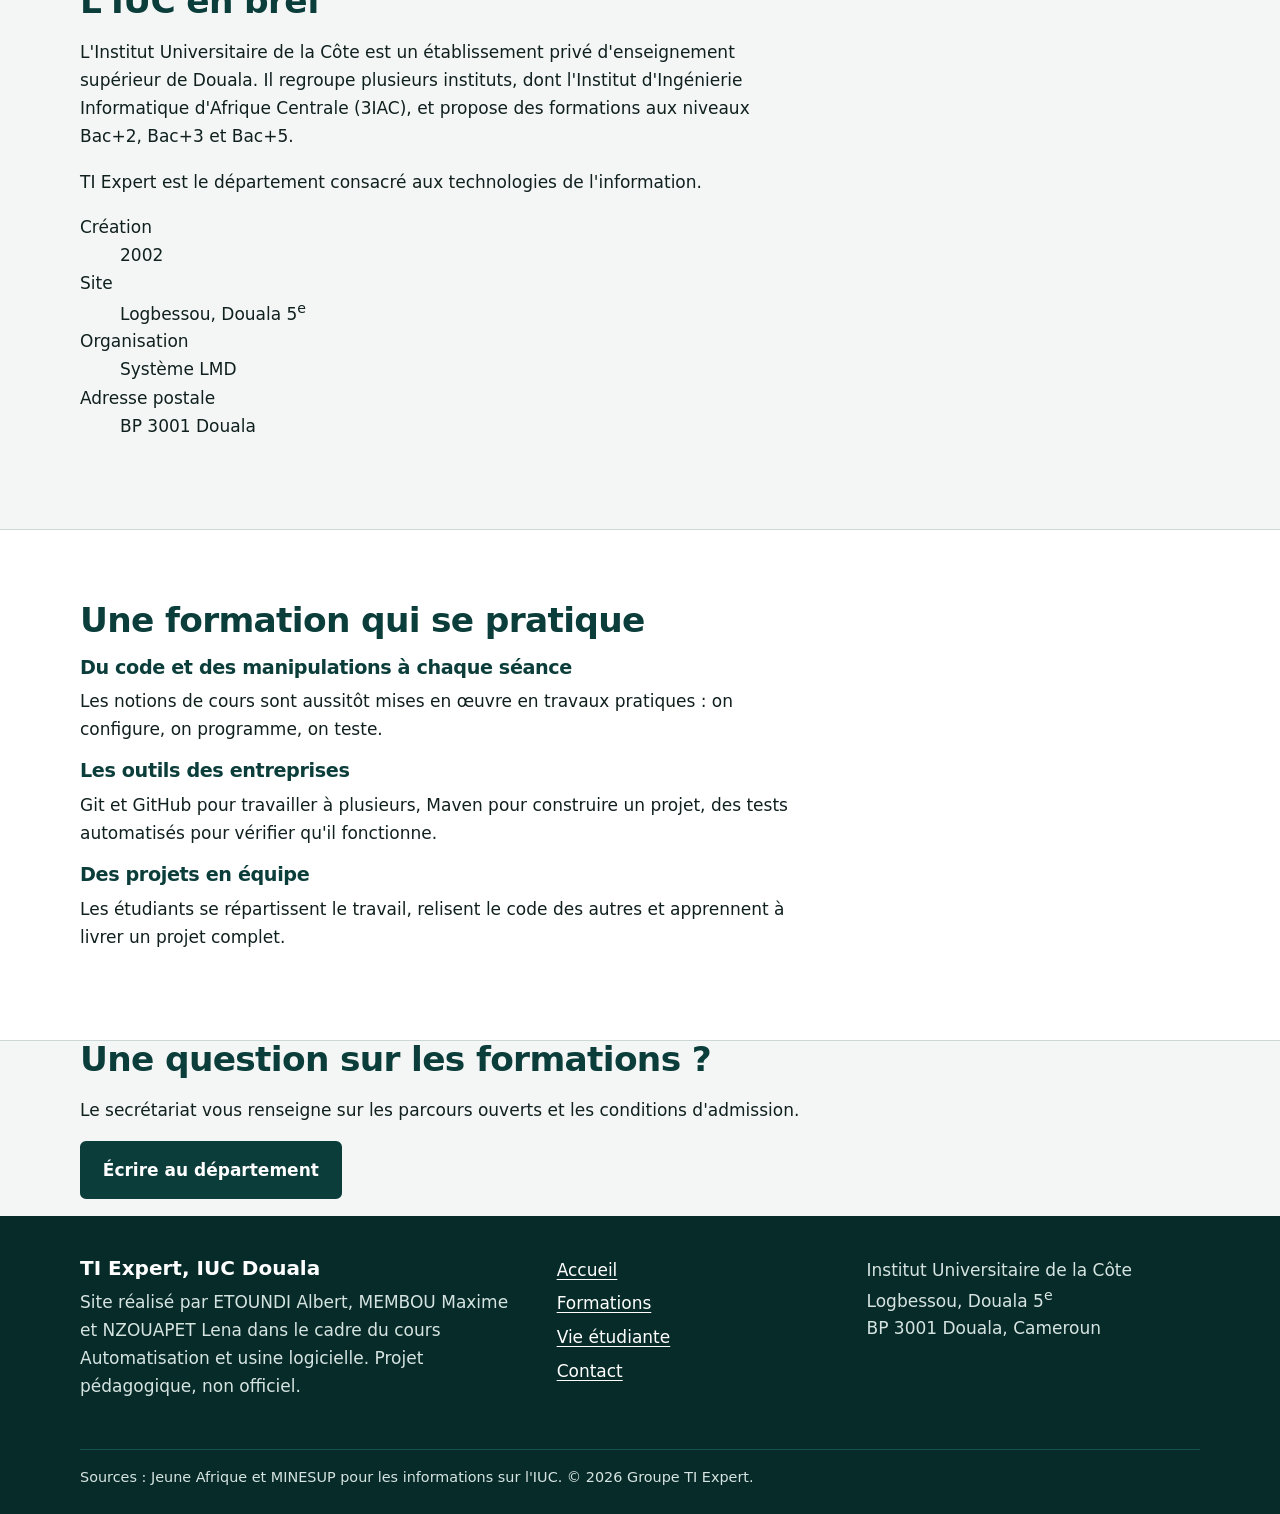
==== commit 27ac46b5: "Merge pull request #5 from fix/lena-navigation-active fix: signale la page courante dans le menu  Co" ====
--- a/index.html
+++ b/index.html
@@ -23,7 +23,7 @@
     <input class="menu-toggle" type="checkbox" id="menu-toggle" aria-label="Ouvrir le menu">
     <label class="menu-button" for="menu-toggle">Menu</label>
     <nav class="nav" aria-label="Navigation principale">
-      <ul><li><a href="index.html">Accueil</a></li><li><a href="formations.html">Formations</a></li><li><a href="vie-etudiante.html">Vie étudiante</a></li><li><a href="contact.html">Contact</a></li></ul>
+      <ul><li><a href="index.html" aria-current="page">Accueil</a></li><li><a href="formations.html">Formations</a></li><li><a href="vie-etudiante.html">Vie étudiante</a></li><li><a href="contact.html">Contact</a></li></ul>
     </nav>
   </div>
 </header>
@@ -80,6 +80,75 @@
       </figure>
     </div>
   </section>
+  <section class="section section--alt" id="domaines">
+    <div class="container">
+      <h2>Cinq domaines, un même socle</h2>
+      <p class="section__intro">Chaque domaine s'appuie sur les mêmes bases : programmation, systèmes, réseaux et travail en équipe.</p>
+      <ul class="domaines">
+        <li class="domaine">
+          <h3><a href="formations.html#developpement">Développement logiciel</a></h3>
+          <p>Concevoir des applications web et mobiles, gérer des bases de données, tester et livrer proprement.</p>
+        </li>
+        <li class="domaine">
+          <h3><a href="formations.html#reseaux">Réseaux et télécommunications</a></h3>
+          <p>Comprendre comment les données circulent, du câble à l'antenne, et configurer les équipements.</p>
+        </li>
+        <li class="domaine">
+          <h3><a href="formations.html#cybersecurite">Cybersécurité</a></h3>
+          <p>Repérer les failles, protéger les échanges et réagir quand un système est attaqué.</p>
+        </li>
+        <li class="domaine">
+          <h3><a href="formations.html#cloud-devops">Cloud et DevOps</a></h3>
+          <p>Automatiser la construction, le test et le déploiement d'un logiciel avec des outils professionnels.</p>
+        </li>
+        <li class="domaine">
+          <h3><a href="formations.html#donnees-ia">Données et intelligence artificielle</a></h3>
+          <p>Collecter, analyser et exploiter des données, et découvrir les bases de l'apprentissage automatique.</p>
+        </li>
+      </ul>
+    </div>
+  </section>
+  <section class="section" id="iuc">
+    <div class="container iuc">
+      <div>
+        <h2>L'IUC en bref</h2>
+        <p>L'Institut Universitaire de la Côte est un établissement privé d'enseignement supérieur de Douala. Il regroupe plusieurs instituts, dont l'Institut d'Ingénierie Informatique d'Afrique Centrale (3IAC), et propose des formations aux niveaux Bac+2, Bac+3 et Bac+5.</p>
+        <p>TI Expert est le département consacré aux technologies de l'information.</p>
+      </div>
+      <dl class="faits">
+        <div><dt>Création</dt><dd>2002</dd></div>
+        <div><dt>Site</dt><dd>Logbessou, Douala 5<sup>e</sup></dd></div>
+        <div><dt>Organisation</dt><dd>Système LMD</dd></div>
+        <div><dt>Adresse postale</dt><dd>BP 3001 Douala</dd></div>
+      </dl>
+    </div>
+  </section>
+  <section class="section section--alt" id="demarche">
+    <div class="container">
+      <h2>Une formation qui se pratique</h2>
+      <div class="demarche">
+        <article>
+          <h3>Du code et des manipulations à chaque séance</h3>
+          <p>Les notions de cours sont aussitôt mises en œuvre en travaux pratiques : on configure, on programme, on teste.</p>
+        </article>
+        <article>
+          <h3>Les outils des entreprises</h3>
+          <p>Git et GitHub pour travailler à plusieurs, Maven pour construire un projet, des tests automatisés pour vérifier qu'il fonctionne.</p>
+        </article>
+        <article>
+          <h3>Des projets en équipe</h3>
+          <p>Les étudiants se répartissent le travail, relisent le code des autres et apprennent à livrer un projet complet.</p>
+        </article>
+      </div>
+    </div>
+  </section>
+  <section class="cta">
+    <div class="container cta__inner">
+      <h2>Une question sur les formations ?</h2>
+      <p>Le secrétariat vous renseigne sur les parcours ouverts et les conditions d'admission.</p>
+      <p><a class="btn btn--primary" href="contact.html">Écrire au département</a></p>
+    </div>
+  </section>
 </main>
 <footer class="site-footer">
   <div class="container site-footer__grid">
--- a/css/base.css
+++ b/css/base.css
@@ -74,6 +74,7 @@
 .nav ul { display: flex; gap: 0.25rem; margin: 0; padding: 0; list-style: none; }
 .nav a { display: block; padding: 0.55rem 0.9rem; border-radius: 6px; color: var(--encre); text-decoration: none; font-weight: 600; }
 .nav a:hover { background: var(--papier); }
+.nav a[aria-current="page"] { background: var(--ocean); color: #fff; }
 
 .menu-toggle { position: absolute; opacity: 0; pointer-events: none; }
 .menu-button {
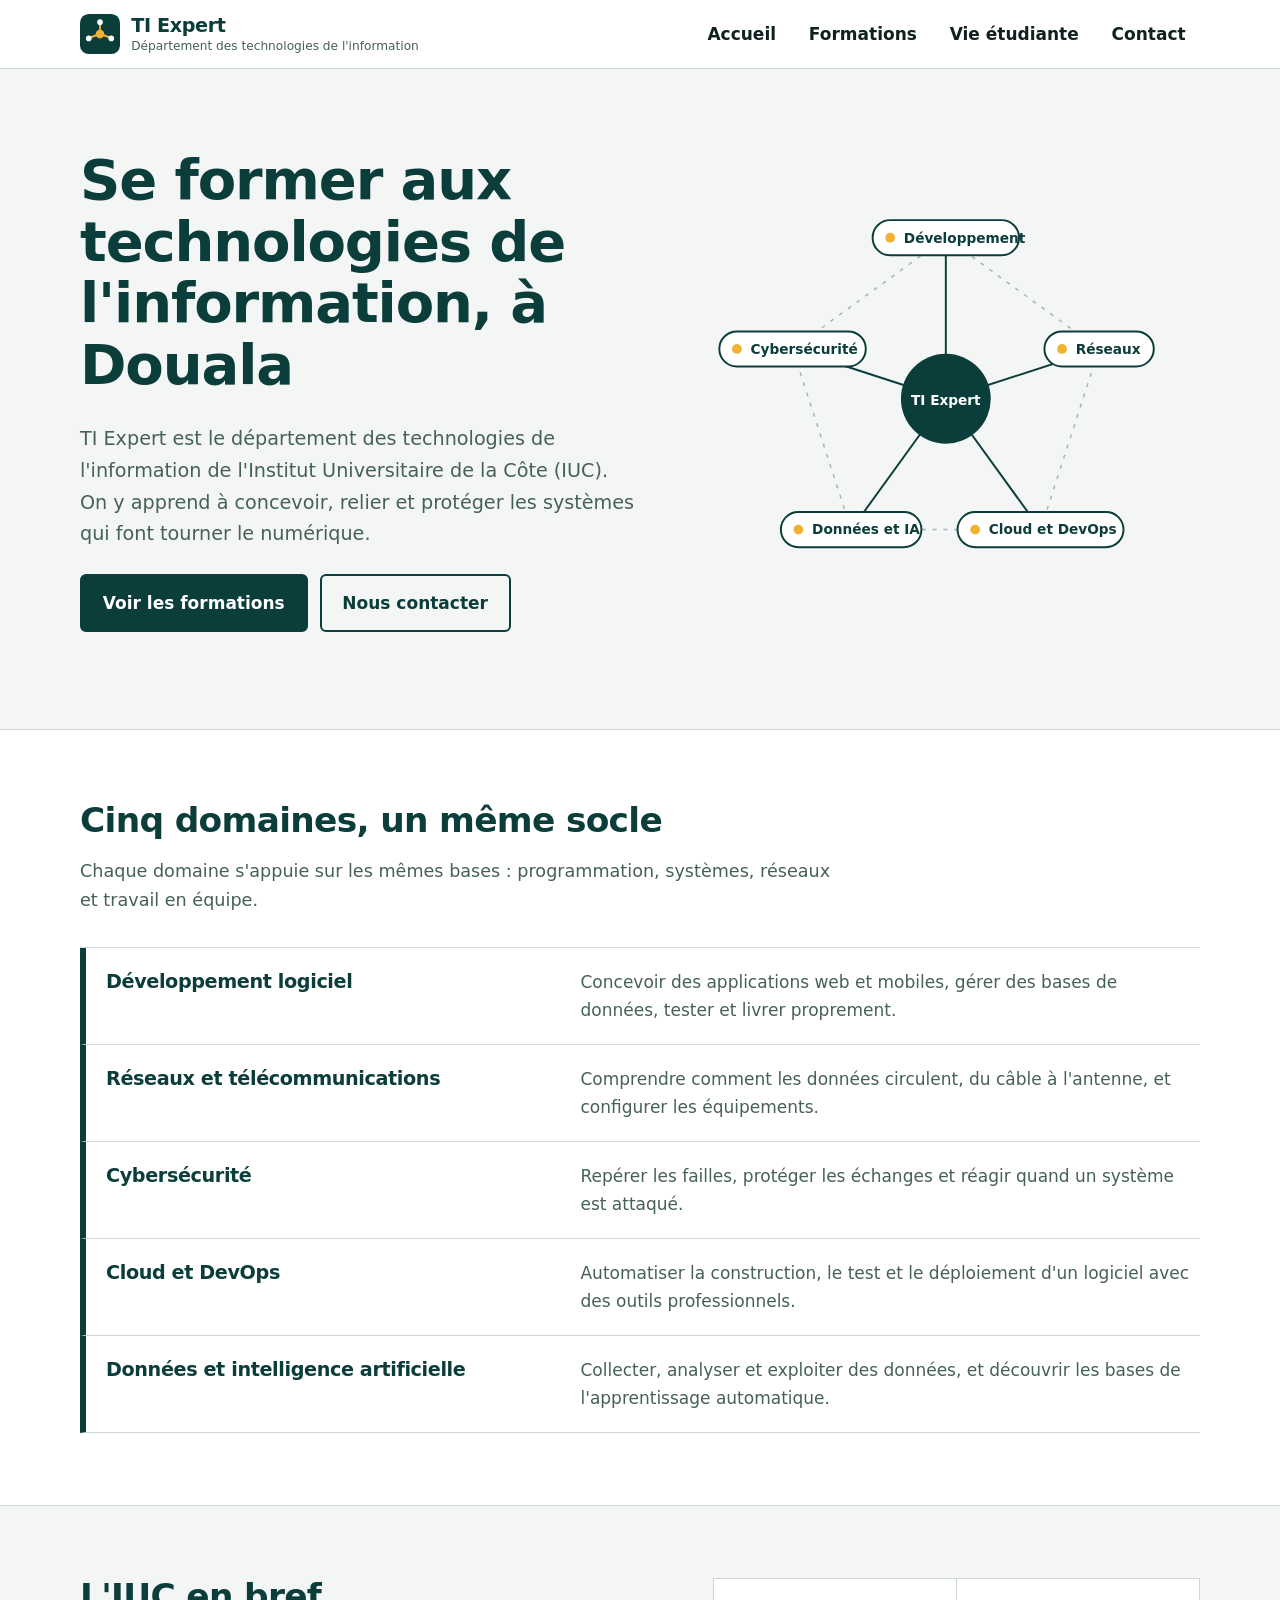
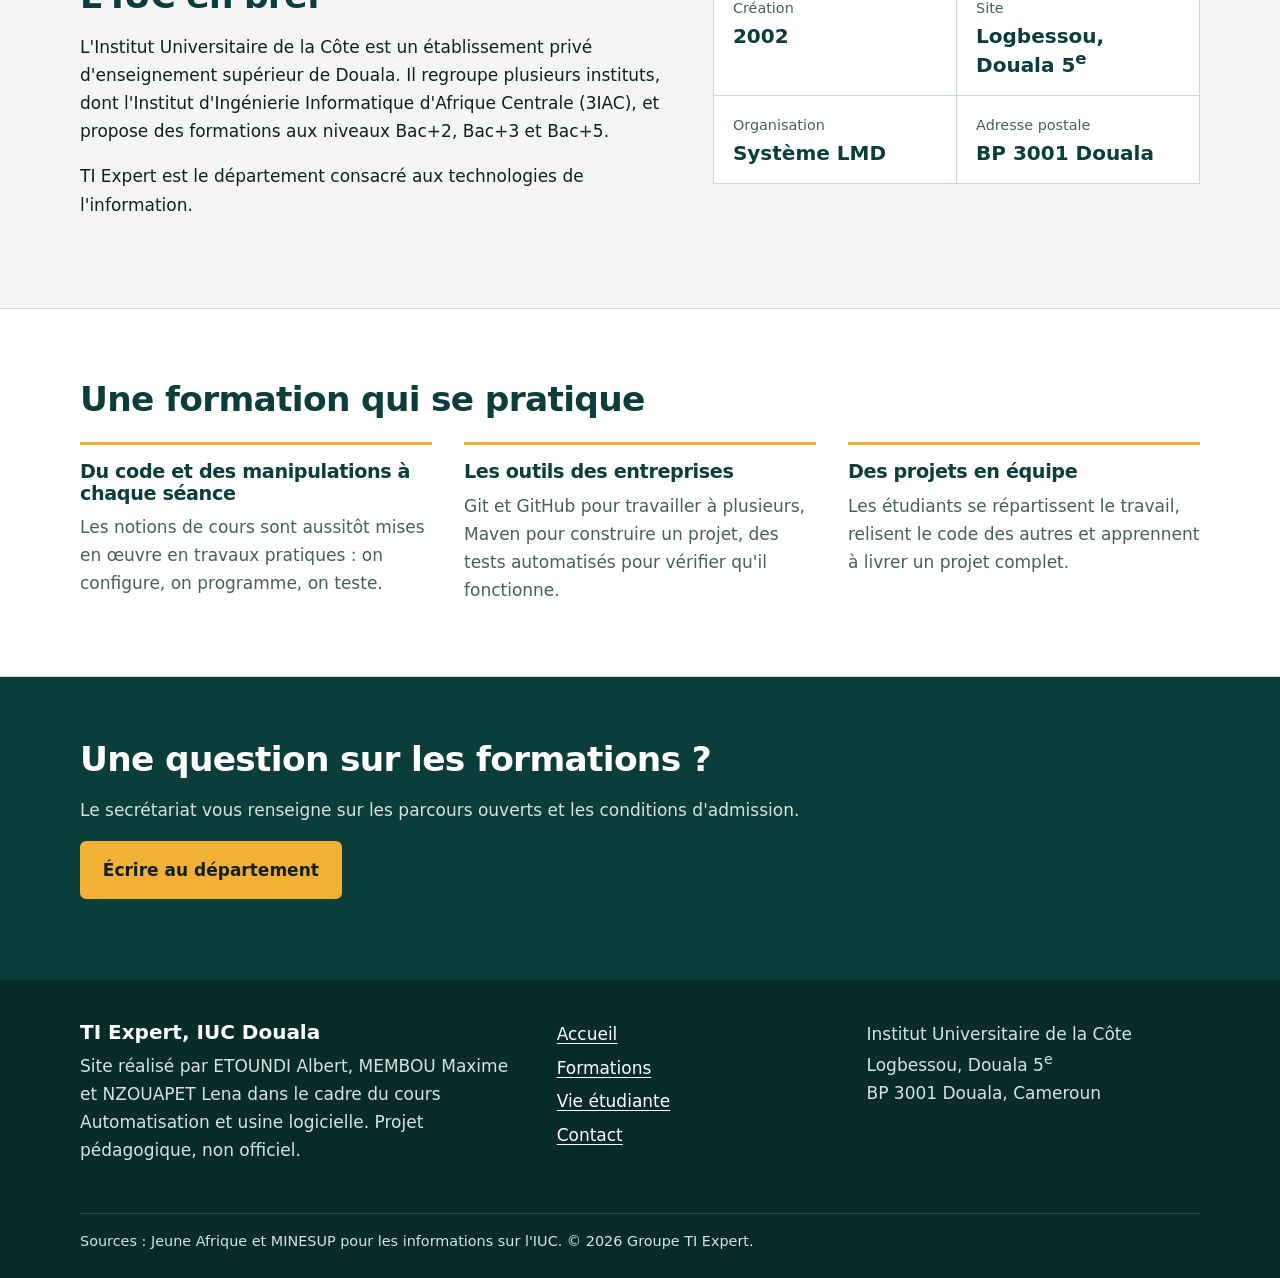
==== commit 00a01ba6: "Merge pull request #1 from feature/albert-accueil feat: page d'accueil  Co-Authored-By: Claude Sonne" ====
--- a/index.html
+++ b/index.html
@@ -23,7 +23,7 @@
     <input class="menu-toggle" type="checkbox" id="menu-toggle" aria-label="Ouvrir le menu">
     <label class="menu-button" for="menu-toggle">Menu</label>
     <nav class="nav" aria-label="Navigation principale">
-      <ul><li><a href="index.html" aria-current="page">Accueil</a></li><li><a href="formations.html">Formations</a></li><li><a href="vie-etudiante.html">Vie étudiante</a></li><li><a href="contact.html">Contact</a></li></ul>
+      <ul><li><a href="index.html">Accueil</a></li><li><a href="formations.html">Formations</a></li><li><a href="vie-etudiante.html">Vie étudiante</a></li><li><a href="contact.html">Contact</a></li></ul>
     </nav>
   </div>
 </header>
--- a/css/accueil.css
+++ b/css/accueil.css
@@ -10,3 +10,63 @@
   .hero__grid { grid-template-columns: 1fr; }
   .hero__map { max-width: 440px; }
 }
+
+/* Schéma des cinq domaines */
+.reseau { width: 100%; height: auto; overflow: visible; }
+.reseau text { font-family: var(--police-titre); font-size: 14px; font-weight: 600; fill: var(--ocean); }
+.reseau__centre text { fill: #fff; }
+.reseau__noeud rect { fill: #fff; stroke: var(--ocean); stroke-width: 2; transition: fill 0.15s; }
+.reseau__noeud circle { fill: var(--signal); }
+.reseau__noeud:hover rect, .reseau__noeud:focus-visible rect { fill: var(--signal); }
+.reseau__noeud:focus-visible { outline: none; }
+.reseau__noeud:focus-visible rect { stroke-width: 4; }
+
+/* Une seule animation : les liens se tracent au chargement */
+.reseau__liens line { stroke-dasharray: 1; stroke-dashoffset: 1; animation: tracer 1.1s ease-out 0.2s forwards; }
+@keyframes tracer { to { stroke-dashoffset: 0; } }
+@media (prefers-reduced-motion: reduce) {
+  .reseau__liens line { stroke-dashoffset: 0; animation: none; }
+}
+
+/* Domaines : liste en lignes, un trait de couleur à gauche */
+.domaines { list-style: none; margin: 2rem 0 0; padding: 0; display: grid; gap: 0; border-top: 1px solid var(--trait); }
+.domaine {
+  display: grid; grid-template-columns: minmax(0, 1fr) minmax(0, 1.4fr); gap: 0.5rem 2rem; align-items: baseline;
+  padding: 1.25rem 0 1.25rem 1.25rem; border-bottom: 1px solid var(--trait); border-left: 6px solid var(--ocean);
+  transition: border-color 0.15s, background 0.15s;
+}
+.domaine:hover { border-left-color: var(--signal); background: var(--papier); }
+.domaine h3 { margin: 0; }
+.domaine h3 a { color: var(--ocean); text-decoration: none; }
+.domaine h3 a:hover { text-decoration: underline; }
+.domaine p { margin: 0; color: var(--discret); }
+
+@media (max-width: 760px) {
+  .domaine { grid-template-columns: 1fr; }
+}
+
+/* L'IUC en bref */
+.iuc { display: grid; grid-template-columns: 1.2fr 1fr; gap: clamp(1.5rem, 4vw, 3rem); align-items: start; }
+.faits { margin: 0; display: grid; grid-template-columns: 1fr 1fr; gap: 1px; background: var(--trait); border: 1px solid var(--trait); }
+.faits div { background: var(--blanc); padding: 1.1rem 1.2rem; }
+.faits dt { font-size: 0.9rem; color: var(--discret); margin-bottom: 0.2rem; }
+.faits dd { margin: 0; font: 800 1.25rem/1.25 var(--police-titre); color: var(--ocean); }
+
+@media (max-width: 860px) {
+  .iuc { grid-template-columns: 1fr; }
+}
+
+/* Démarche pédagogique */
+.demarche { display: grid; grid-template-columns: repeat(3, 1fr); gap: 2rem; margin-top: 1.5rem; }
+.demarche article { border-top: 3px solid var(--signal); padding-top: 1rem; }
+.demarche p { color: var(--discret); margin: 0; }
+
+/* Appel à l'action */
+.cta { background: var(--ocean); color: #D6E4E1; padding-block: clamp(2.5rem, 6vw, 4rem); }
+.cta h2 { color: #fff; }
+.cta .btn--primary { background: var(--signal); border-color: var(--signal); color: var(--encre); }
+.cta .btn--primary:hover { background: #fff; border-color: #fff; }
+
+@media (max-width: 860px) {
+  .demarche { grid-template-columns: 1fr; gap: 1.5rem; }
+}
